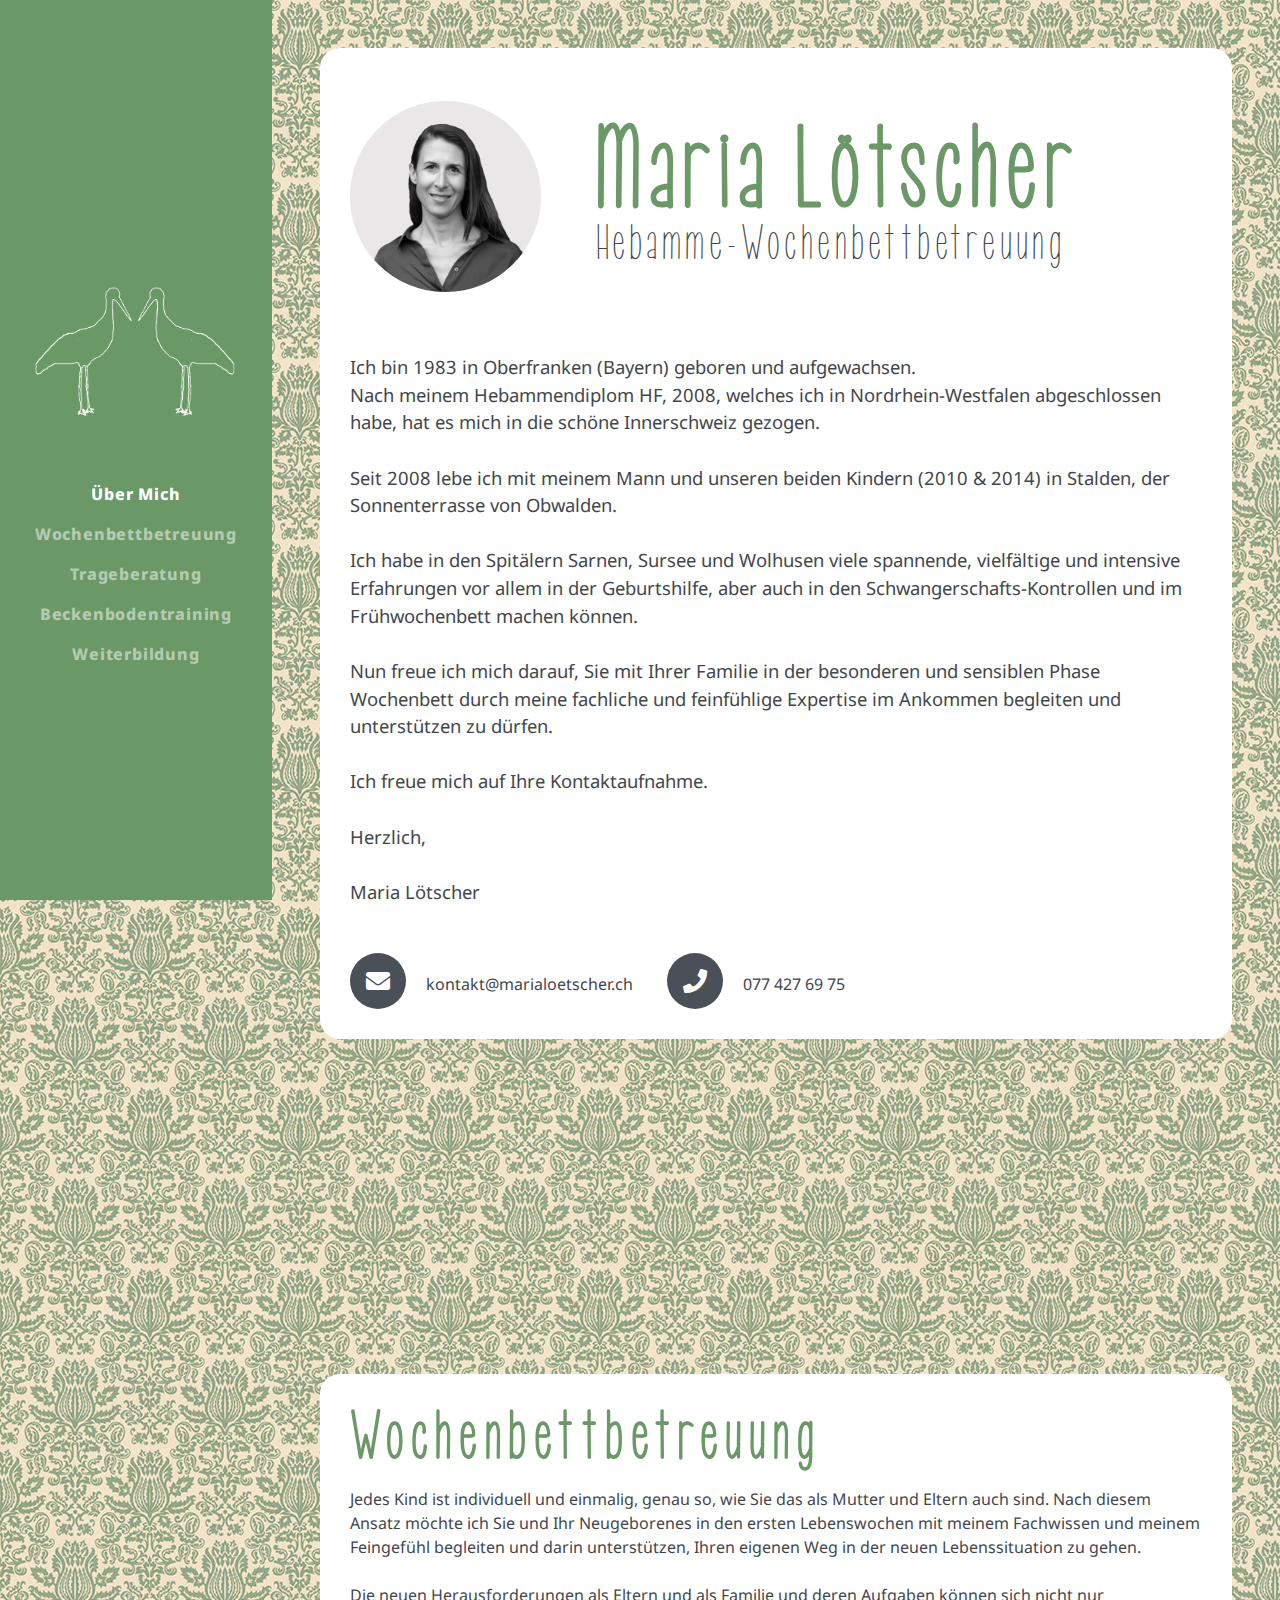
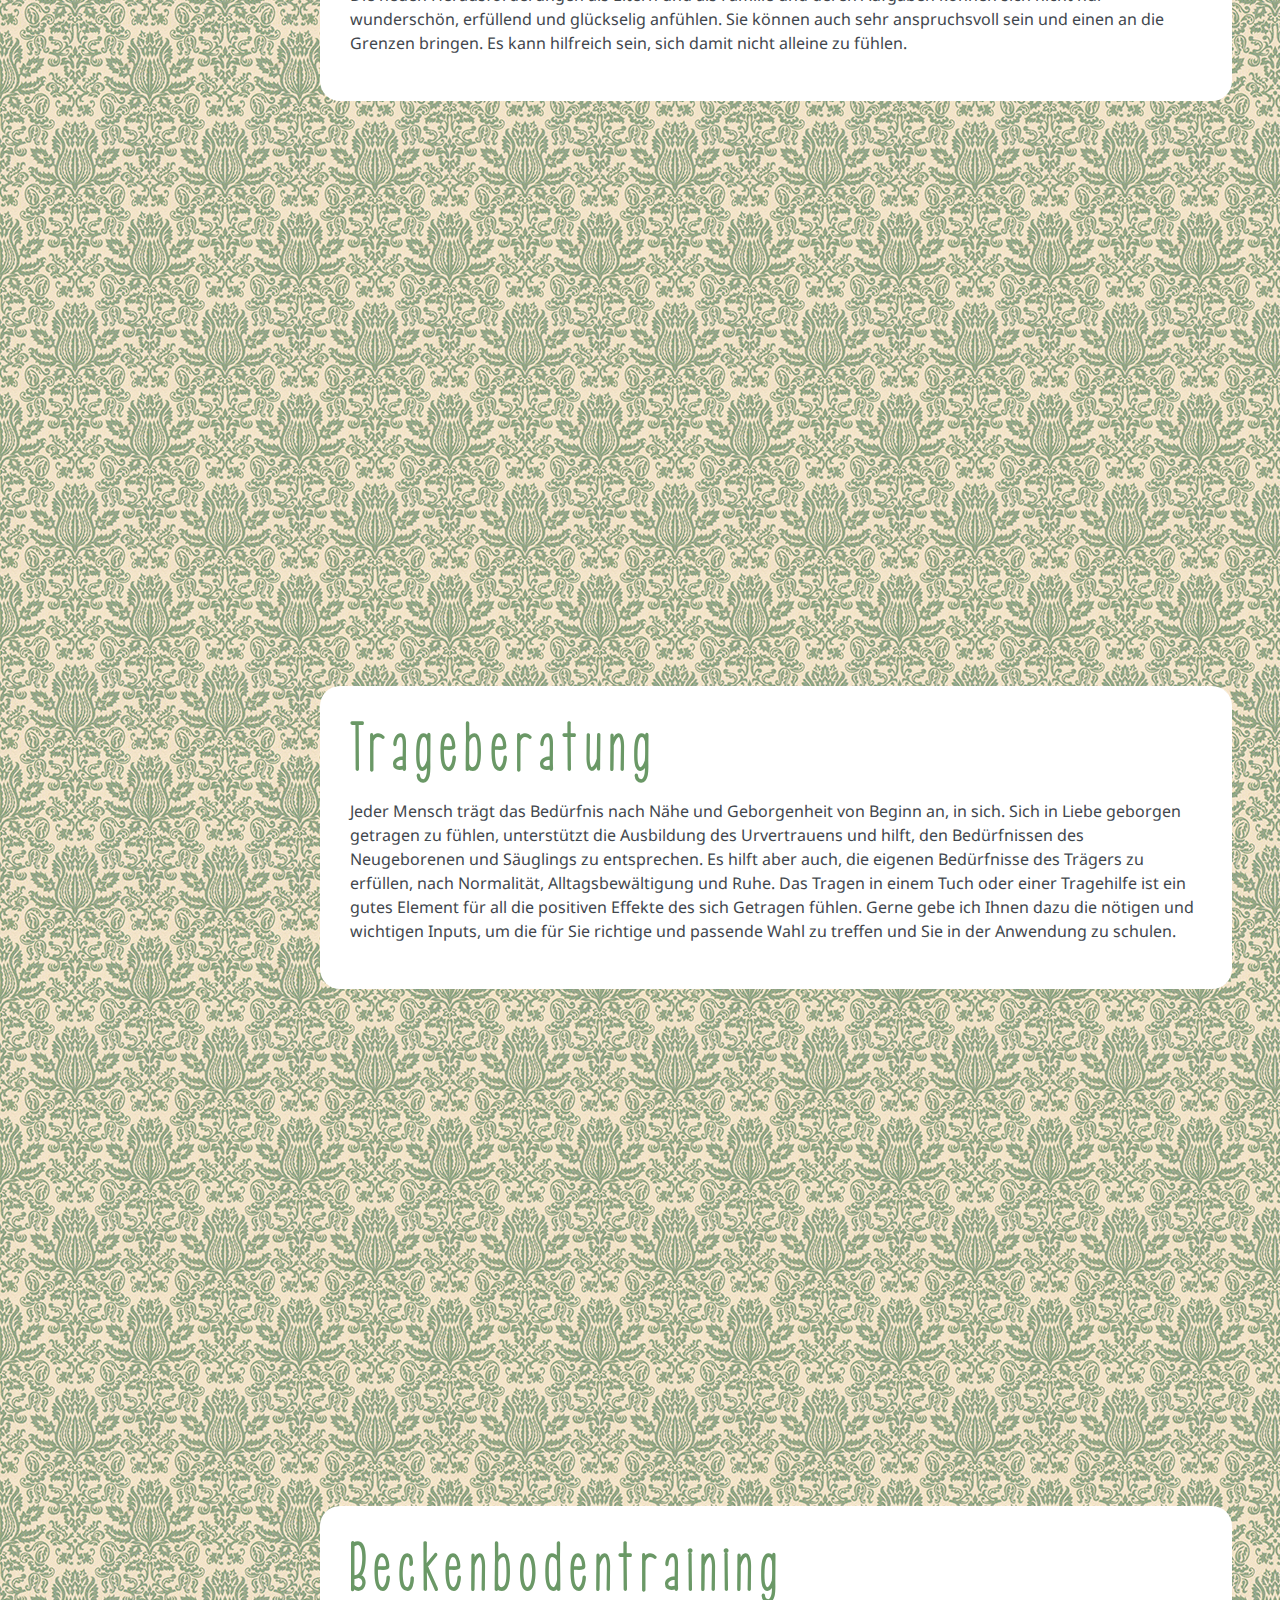
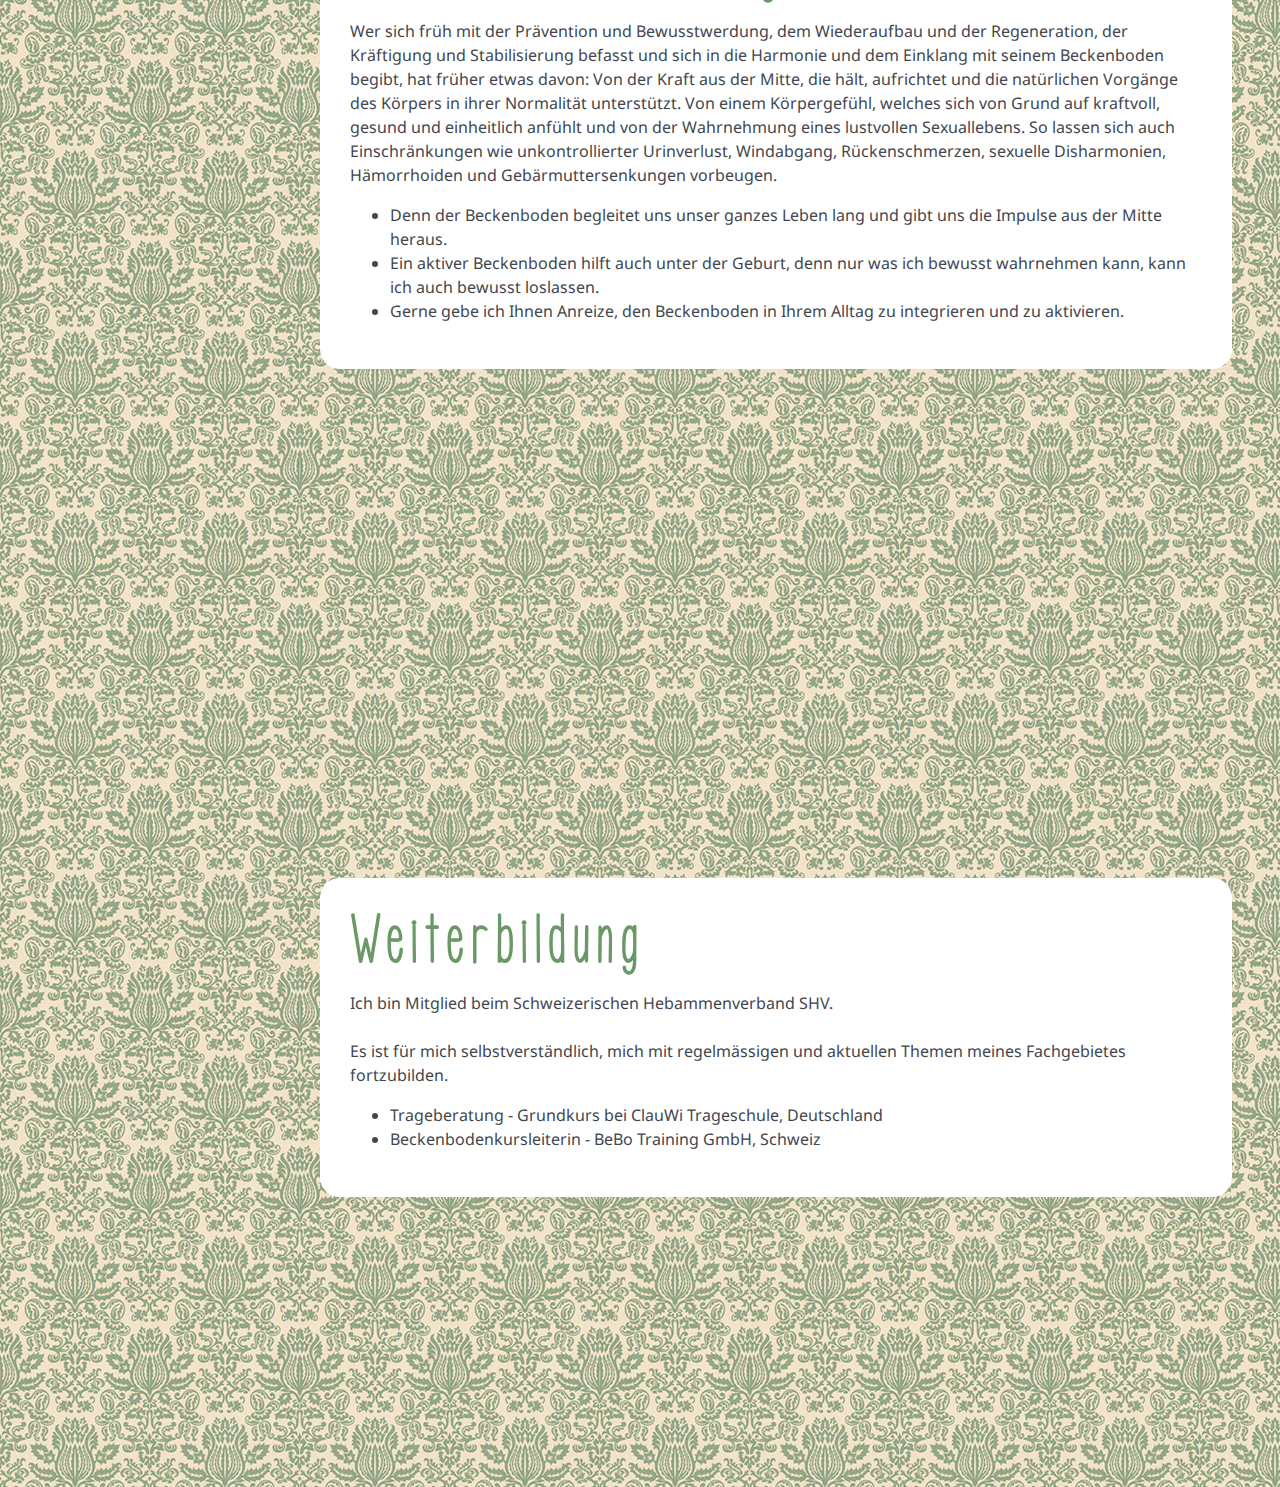
==== index.html @ 181896e1 "minor changes" ====
<!DOCTYPE html>
<html lang="de">

<head>
    <meta charset="utf-8">
    <meta name="viewport" content="width=device-width, initial-scale=1, shrink-to-fit=yes">
    <meta name="description" content="">
    <meta name="author" content="Erich Lötscher">

    <title>Maria Lötscher</title>

    <!-- Bootstrap core CSS -->
    <link href="vendor/bootstrap/css/bootstrap.min.css" rel="stylesheet">

    <!-- Custom fonts for this template -->
    <link href="https://fonts.googleapis.com/css?family=Saira+Extra+Condensed:500,700" rel="stylesheet">
    <link href="https://fonts.googleapis.com/css?family=Muli:400,400i,800,800i" rel="stylesheet">
    <link href="vendor/fontawesome-free/css/all.min.css" rel="stylesheet">

    <!-- Custom styles for this template -->
    <link href="css/resume.css" rel="stylesheet">

    <!-- Custom Fonts -->
    <link rel="stylesheet" href="fonts/KG_Call_Me_Maybe_Regular/stylesheet.css">

    <link href="https://fonts.googleapis.com/css?family=Noto+Sans&display=swap" rel="stylesheet">
</head>

<body id="page-top">

    <nav class="navbar navbar-expand-lg navbar-dark bg-primary fixed-top" id="sideNav">
        <a class="navbar-brand js-scroll-trigger" href="#page-top">
            <span class="d-block d-lg-none">Maria Lötscher</span>
            <span class="d-none d-lg-block">
        <img class="img-fluid rounded-circle mx-auto mb-2" src="img/storchi_weiss.png" alt="">
      </span>
        </a>
        <button class="navbar-toggler" type="button" data-toggle="collapse" data-target="#navbarSupportedContent" aria-controls="navbarSupportedContent" aria-expanded="false" aria-label="Toggle navigation">
            <span class="navbar-toggler-icon"></span>
        </button>
        <div class="collapse navbar-collapse" id="navbarSupportedContent">
            <ul class="navbar-nav">
                <li class="nav-item">
                    <a class="nav-link js-scroll-trigger" href="#willkommen">Über Mich</a>
                </li>
                <li class="nav-item">
                    <a class="nav-link js-scroll-trigger" href="#wochenbettbetreuung">Wochenbettbetreuung</a>
                </li>
                <li class="nav-item">
                    <a class="nav-link js-scroll-trigger" href="#trageberatung">Trageberatung</a>
                </li>
                <li class="nav-item">
                    <a class="nav-link js-scroll-trigger" href="#beckenbodentraining">Beckenbodentraining</a>
                </li>
                <li class="nav-item">
                    <a class="nav-link js-scroll-trigger" href="#weiterbildung">Weiterbildung</a>
                </li>
            </ul>
        </div>
    </nav>

    <div class="container-fluid p-0">

        <section class="resume-section p-3 p-lg-5 d-flex align-items-center" id="willkommen">
            <div class="w-100">
              <div class="row" style="padding: 0 0 30px 0;">
                <div class="col-sm-3 align-self-center">
                  <img class="img-fluid rounded-circle mx-auto mb-2" src="img/maria2.jpg" alt="Maria Lötscher" width="250px" height="250px">

                </div>
                <div class="col-sm-9 align-self-center" style="padding: 48px 0 0 40px;">
                    <h1 class="mb-0">
                      <span class="text-primary">Maria Lötscher</span>
                    </h1>
                            <div class="subheading mb-5">Hebamme-Wochenbettbetreuung
                                <!-- <a href="mailto:kontak@marialoetscher.ch">kontak@marialoetscher.ch</a> -->    
                  </div>
              </div>        
                </div>
                <p class="lead mb-5">Ich bin 1983 in Oberfranken (Bayern) geboren und aufgewachsen.
                    <br> Nach meinem Hebammendiplom HF, 2008, welches ich in Nordrhein-Westfalen abgeschlossen habe, hat es mich in die schöne Innerschweiz gezogen.
                    <br> 
                    <br> Seit 2008 lebe ich mit meinem Mann und unseren beiden Kindern (2010 & 2014) in Stalden, der Sonnenterrasse von Obwalden.
                    <br> 
                    <br> Ich habe in den Spitälern Sarnen, Sursee und Wolhusen viele spannende, vielfältige und intensive Erfahrungen vor allem in der Geburtshilfe, aber auch in den Schwangerschafts-Kontrollen und im Frühwochenbett machen können.
                    <br> 
                    <br> Nun freue ich mich darauf, Sie mit Ihrer Familie in der besonderen und sensiblen Phase Wochenbett durch meine fachliche und feinfühlige Expertise im Ankommen begleiten und unterstützen zu dürfen.
                    <br> 
                    <br> Ich freue mich auf Ihre Kontaktaufnahme.
                    <br> 
                    <br> Herzlich,
                    <br> 
                    <br> Maria Lötscher
                </p>
                <div class="social-icons" style="vertical-align: center;">
                    <a href="mailto:kontakt@marialoetscher.ch">
                        <i class="fas fa-envelope"></i>
                    </a>
                    <span>kontakt@marialoetscher.ch</span>
                    <a href="tel:+41774276975" style="margin-left: 30px;">
                        <i class="fas fa-phone"></i>
                    </a>
                    <span>077 427 69 75</span>
                </div>
            </div>
        </section>

        <!-- <hr class="m-0"> -->
        <!-- <div class="ornament">
            <img class="img-fluid" src="img/ornamentlinie_kurz_skaliert.jpg" alt="bandornament">
        </div> -->

        <section class="resume-section p-3 p-lg-5 d-flex align-items-center" id="wochenbettbetreuung">
            <div class="w-100">
                <h2 class="mb-5 section-title">Wochenbettbetreuung</h2>

                <p class="mb-5 textblock">Jedes Kind ist individuell und einmalig, genau so, wie Sie das als Mutter und Eltern auch sind. Nach diesem Ansatz möchte ich Sie und Ihr Neugeborenes in den ersten Lebenswochen mit meinem Fachwissen und meinem Feingefühl begleiten und darin unterstützen, Ihren eigenen Weg in der neuen Lebenssituation zu gehen.
                    <br>
                    <br>Die neuen Herausforderungen als Eltern und als Familie und deren Aufgaben können sich nicht nur wunderschön, erfüllend und glückselig anfühlen. Sie können auch sehr anspruchsvoll sein und einen an die Grenzen bringen. Es  kann hilfreich sein, sich damit nicht alleine zu fühlen.
                </p>
            </div>
        </section>

        <!-- <hr class="m-0"> -->
        <!-- <div class="ornament">
            <img class="img-fluid" src="img/ornamentlinie2_kurz_skaliert.jpg" alt="bandornament">
        </div> -->

        <section class="resume-section p-3 p-lg-5 d-flex align-items-center" id="trageberatung">
            <div class="w-100">
                <h2 class="mb-5 section-title">Trageberatung</h2>

                <p class="mb-5 textblock">Jeder Mensch trägt das Bedürfnis nach Nähe und Geborgenheit von Beginn an, in sich. Sich in Liebe geborgen getragen zu fühlen, unterstützt die Ausbildung des Urvertrauens und hilft, den Bedürfnissen des Neugeborenen und Säuglings zu entsprechen. Es hilft aber auch, die eigenen Bedürfnisse des Trägers zu erfüllen, nach Normalität, Alltagsbewältigung und Ruhe. Das Tragen in einem Tuch oder einer Tragehilfe ist ein gutes Element für all die positiven Effekte des sich Getragen fühlen. Gerne gebe ich Ihnen dazu die nötigen und wichtigen Inputs, um die für Sie richtige und passende Wahl zu treffen und Sie in der Anwendung zu schulen.
                </p>
            </div>
        </section>

        <!-- <hr class="m-0"> -->

        <section class="resume-section p-3 p-lg-5 d-flex align-items-center" id="beckenbodentraining">
            <div class="w-100">
                <h2 class="mb-5 section-title">Beckenbodentraining</h2>

                <p class="mb-5 textblock">Wer sich früh mit der Prävention und Bewusstwerdung, dem Wiederaufbau und der Regeneration, der Kräftigung und Stabilisierung befasst und sich in die Harmonie und dem Einklang mit seinem Beckenboden begibt, hat früher etwas davon: Von der Kraft aus der Mitte, die hält, aufrichtet und die natürlichen Vorgänge des Körpers in ihrer Normalität unterstützt. Von einem Körpergefühl, welches sich von Grund auf kraftvoll, gesund und einheitlich anfühlt und von der Wahrnehmung eines lustvollen Sexuallebens. So lassen sich auch Einschränkungen wie unkontrollierter Urinverlust, Windabgang, Rückenschmerzen, sexuelle Disharmonien, Hämorrhoiden und Gebärmuttersenkungen vorbeugen.
                    <br>
                </p>
                <ul>
                    <li>Denn der Beckenboden begleitet uns unser ganzes Leben lang und gibt uns die Impulse aus der Mitte heraus.</li>
                    <li>Ein aktiver Beckenboden hilft auch unter der Geburt, denn nur was ich bewusst wahrnehmen kann, kann ich auch bewusst loslassen.</li>
                    <li>Gerne gebe ich Ihnen Anreize, den Beckenboden in Ihrem Alltag zu integrieren und zu aktivieren.</li>
                </ul>
            </div>
        </section>

        <!-- <hr class="m-0"> -->

        <section class="resume-section p-3 p-lg-5 d-flex align-items-center" id="weiterbildung">
            <div class="w-100">
                <h2 class="mb-5 section-title">Weiterbildung</h2>
                <p class="mb-5 textblock">Ich bin Mitglied beim Schweizerischen Hebammenverband SHV.
                    <br>
                    <br>Es ist für mich selbstverständlich, mich mit regelmässigen und aktuellen Themen meines Fachgebietes fortzubilden.
                    <br>
                </p>
                <ul>
                    <li>Trageberatung - Grundkurs bei ClauWi Trageschule, Deutschland</li>
                    <li>Beckenbodenkursleiterin - BeBo Training GmbH, Schweiz</li>
                </ul>
            </div>
        </section>

        <!-- <hr class="m-0"> -->

        </div>

        <!-- Bootstrap core JavaScript -->
        <script src="vendor/jquery/jquery.min.js"></script>
        <script src="vendor/bootstrap/js/bootstrap.bundle.min.js"></script>

        <!-- Plugin JavaScript -->
        <script src="vendor/jquery-easing/jquery.easing.min.js"></script>

        <!-- Custom scripts for this template -->
        <script src="js/resume.min.js"></script>

</body>

</html>
---- css/resume.css ----
/*!
 * Start Bootstrap - Resume v5.0.8 (https://startbootstrap.com/template-overviews/resume)
 * Copyright 2013-2019 Start Bootstrap
 * Licensed under MIT (https://github.com/BlackrockDigital/startbootstrap-resume/blob/master/LICENSE)
 */

body {
  font-family: 'Noto Sans', -apple-system, BlinkMacSystemFont, 'Segoe UI', Roboto, 'Helvetica Neue', Arial, sans-serif, 'Apple Color Emoji', 'Segoe UI Emoji', 'Segoe UI Symbol', 'Noto Color Emoji';
  padding-top: 54px;
  color: #42474d;
  background-image: url("../img/ornament.jpg");
  background-repeat: repeat;
}



@media (min-width: 992px) {
  body {
    padding-top: 0;
    padding-left: 17rem;
  }
}

h1,
h2,
h3,
h4,
h5,
h6 {
  font-family: 'kg_call_me_mayberegular', -apple-system, BlinkMacSystemFont, 'Segoe UI', Roboto, 'Helvetica Neue', Arial, sans-serif, 'Apple Color Emoji', 'Segoe UI Emoji', 'Segoe UI Symbol', 'Noto Color Emoji';
  font-weight: 700;
  /*text-transform: uppercase;*/
  color: #343a40;
  letter-spacing: 0.5rem;
}

h1 {
  font-size: 6rem;
  line-height: 5.5rem;
}

h2 {
  font-size: 3.5rem;
}

h3 {
  font-size: 2rem;
}

p.lead {
  font-size: 1.15rem;
  font-weight: 400;
}

.subheading {
  /*text-transform: uppercase;*/
  font-weight: 500;
  font-family: 'kg_call_me_mayberegular', -apple-system, BlinkMacSystemFont, 'Segoe UI', Roboto, 'Helvetica Neue', Arial, sans-serif, 'Apple Color Emoji', 'Segoe UI Emoji', 'Segoe UI Symbol', 'Noto Color Emoji';
  font-size: 2.55rem;
  letter-spacing: 0.3rem;
}

.social-icons a {
  display: inline-block;
  height: 3.5rem;
  width: 3.5rem;
  background-color: #495057;
  color: #fff !important;
  border-radius: 100%;
  text-align: center;
  font-size: 1.5rem;
  line-height: 3.5rem;
  margin-right: 1rem;
}

.social-icons a:last-child {
  margin-right: 0;
}

.social-icons a:hover {
  background-color: #6a9866;
}

.dev-icons {
  font-size: 3rem;
}

.dev-icons .list-inline-item i:hover {
  color: #6a9866;
}

#sideNav .navbar-nav .nav-item .nav-link {
  font-weight: 800;
  letter-spacing: 0.05rem;
  /*text-transform: uppercase;*/
}

#sideNav .navbar-toggler:focus {
  outline-color: #d48a6e;
}

@media (min-width: 992px) {
  #sideNav {
    text-align: center;
    position: fixed;
    top: 0;
    left: 0;
    display: flex;
    flex-direction: column;
    width: 17rem;
    height: 100vh;
  }
  #sideNav .navbar-brand {
    display: flex;
    margin: auto auto 0;
    padding: 0.5rem;
  }
  #sideNav .navbar-brand .img-profile {
    max-width: 10rem;
    max-height: 10rem;
    border: 0.5rem solid rgba(255, 255, 255, 0.2);
  }
  #sideNav .navbar-collapse {
    display: flex;
    align-items: flex-start;
    flex-grow: 0;
    width: 100%;
    margin-bottom: auto;
  }
  #sideNav .navbar-collapse .navbar-nav {
    flex-direction: column;
    width: 100%;
  }
  #sideNav .navbar-collapse .navbar-nav .nav-item {
    display: block;
  }
  #sideNav .navbar-collapse .navbar-nav .nav-item .nav-link {
    display: block;
  }
}

section.resume-section {
  padding-top: 5rem !important;
  padding-bottom: 5rem !important;
  max-width: 75rem;
}

section.resume-section .resume-item .resume-date {
  min-width: none;
}

@media (min-width: 768px) {
  section.resume-section {
    min-height: 100vh;
  }
  section.resume-section .resume-item .resume-date {
    min-width: 18rem;
  }
}

@media (min-width: 992px) {
  section.resume-section {
    padding-top: 3rem !important;
    padding-bottom: 3rem !important;
  }
}

.bg-primary {
  background-color: #6a9866 !important;
}

.text-primary {
  color: #6a9866 !important;
}

a {
  color: #6a9866;
}

a:hover, a:focus, a:active {
  color: #824027;
}


/*JoAm custom*/
.ornament{
  text-align: center;
}

.resume-section > div{
  background-color: white;
  padding: 30px;
  border-radius: 20px;
}

.section-title {
  color:#6a9866; 
  margin-bottom: 1rem!important;
}

.textblock{
  margin-bottom: 1rem!important;
}
/*

*/
---- fonts/KG_Call_Me_Maybe_Regular/stylesheet.css ----
/*! Generated by Font Squirrel (https://www.fontsquirrel.com) on December 21, 2019 */



@font-face {
    font-family: 'kg_call_me_mayberegular';
    src: url('kimberly_geswein_-_kg_call_me_maybe-webfont.woff2') format('woff2'),
         url('kimberly_geswein_-_kg_call_me_maybe-webfont.woff') format('woff');
    font-weight: normal;
    font-style: normal;

}
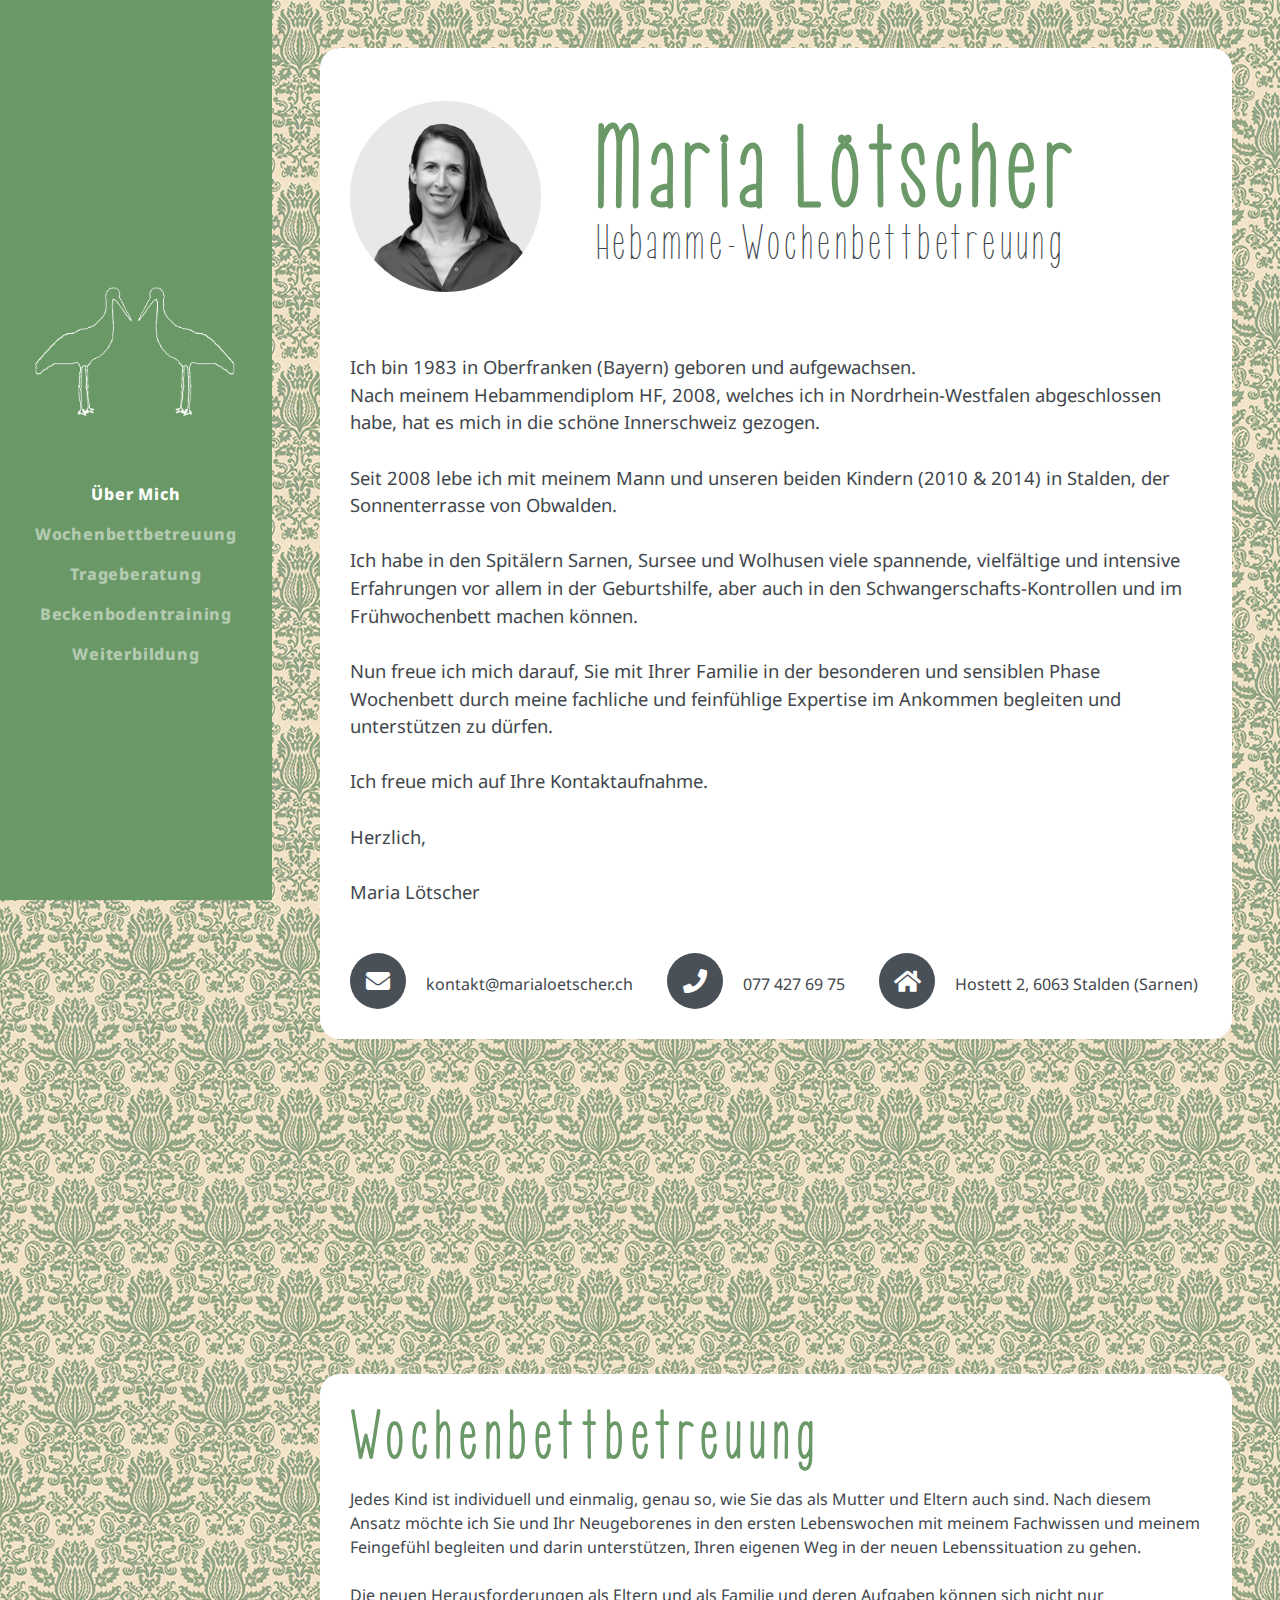
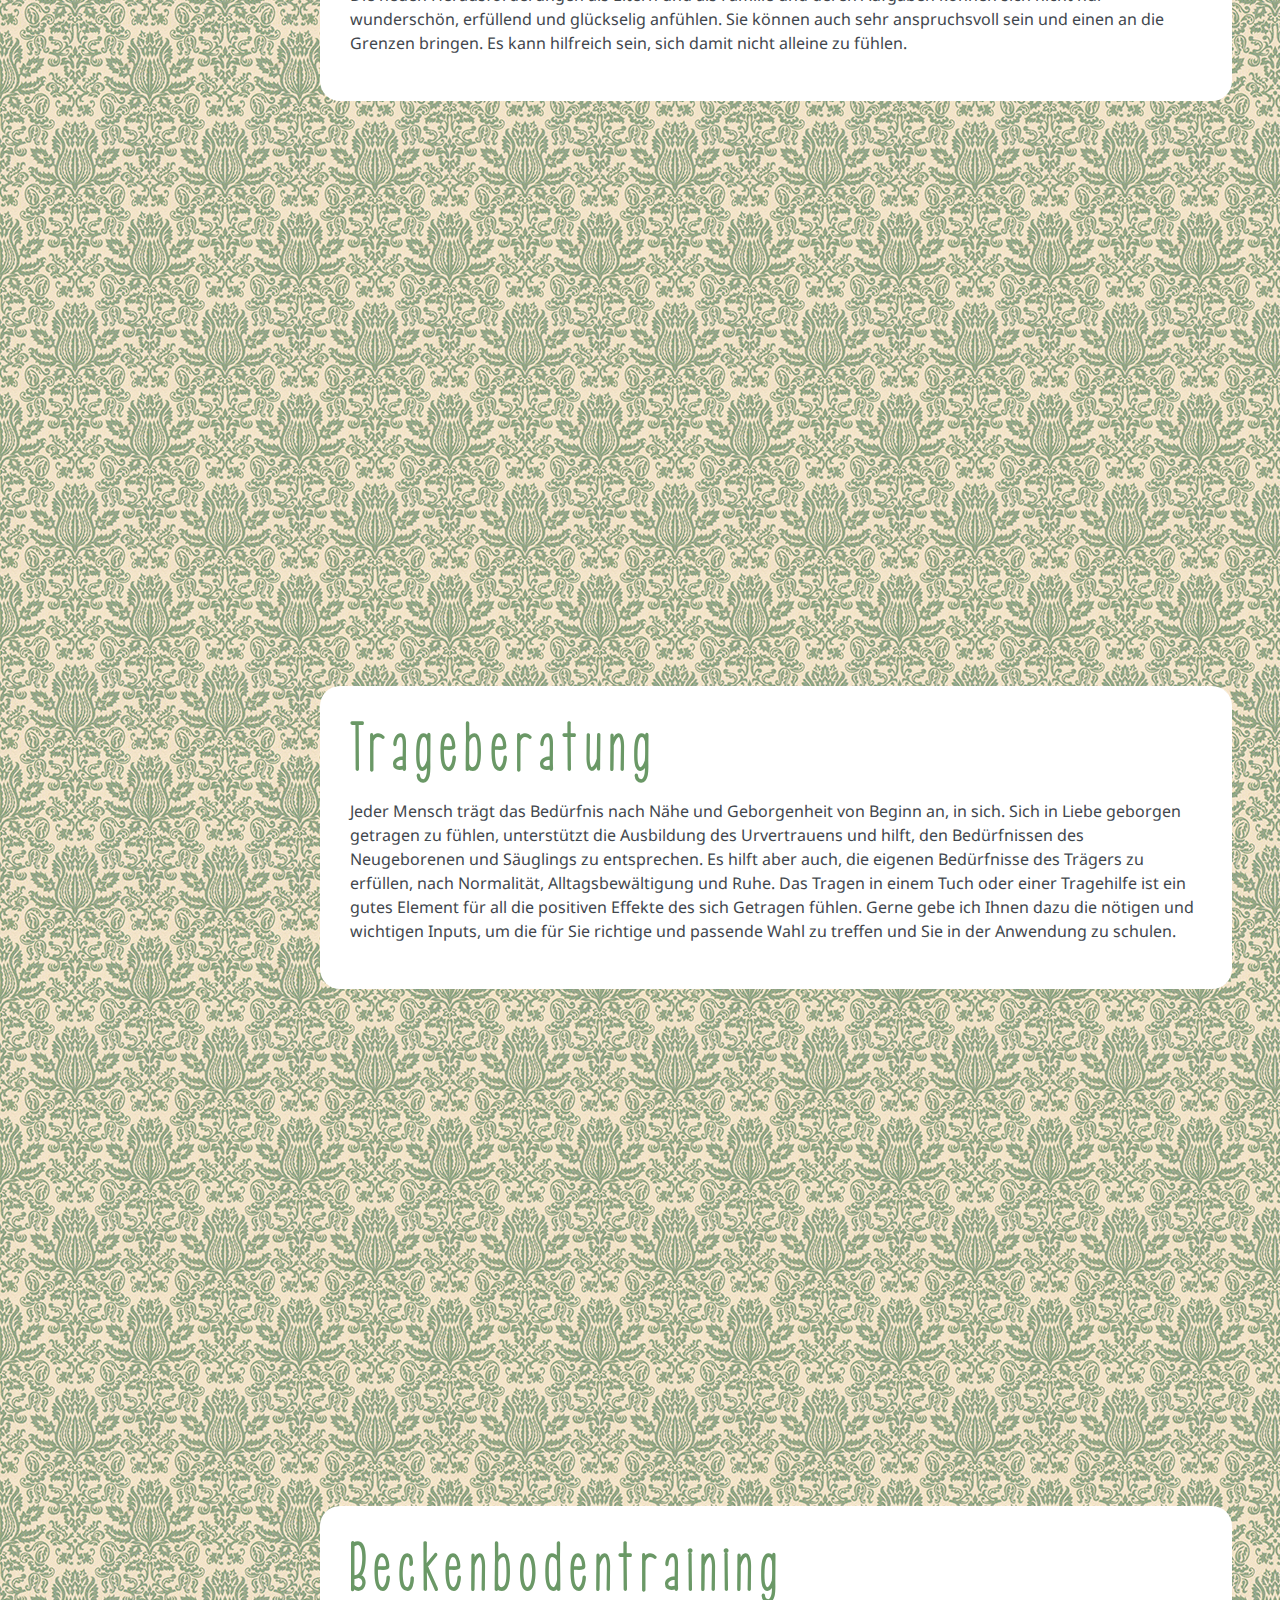
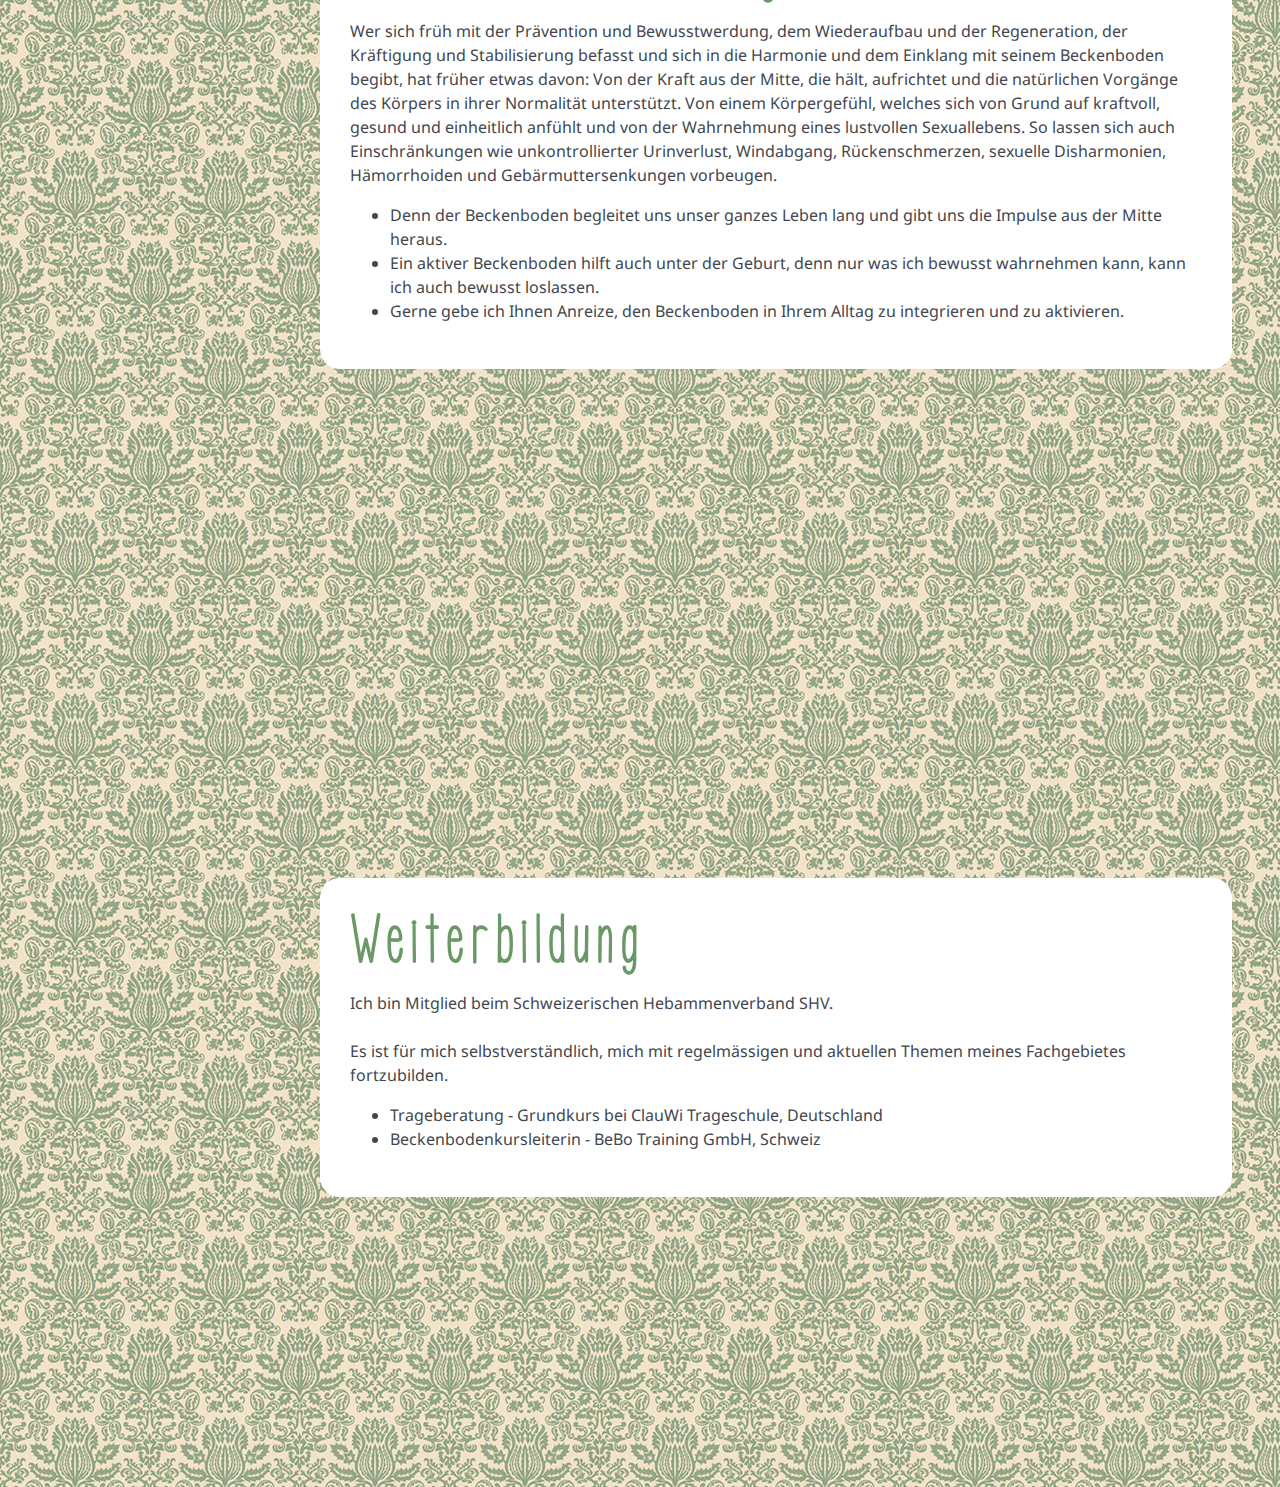
==== commit f2b60e8b: "final touches" ====
--- a/index.html
+++ b/index.html
@@ -90,7 +90,7 @@
                     <br> 
                     <br> Herzlich,
                     <br> 
-                    <br> Maria Lötscher
+                    <br> Maria Lötscher                    
                 </p>
                 <div class="social-icons" style="vertical-align: center;">
                     <a href="mailto:kontakt@marialoetscher.ch">
@@ -101,6 +101,11 @@
                         <i class="fas fa-phone"></i>
                     </a>
                     <span>077 427 69 75</span>
+                    <a href="https://goo.gl/maps/25eYdXbvxPZE9w36A" style="margin-left: 30px;" target="_blank">
+                        <i class="fas fa-home"></i>
+                    </a>
+                    <span>Hostett 2, 6063 Stalden (Sarnen)</span>
+
                 </div>
             </div>
         </section>
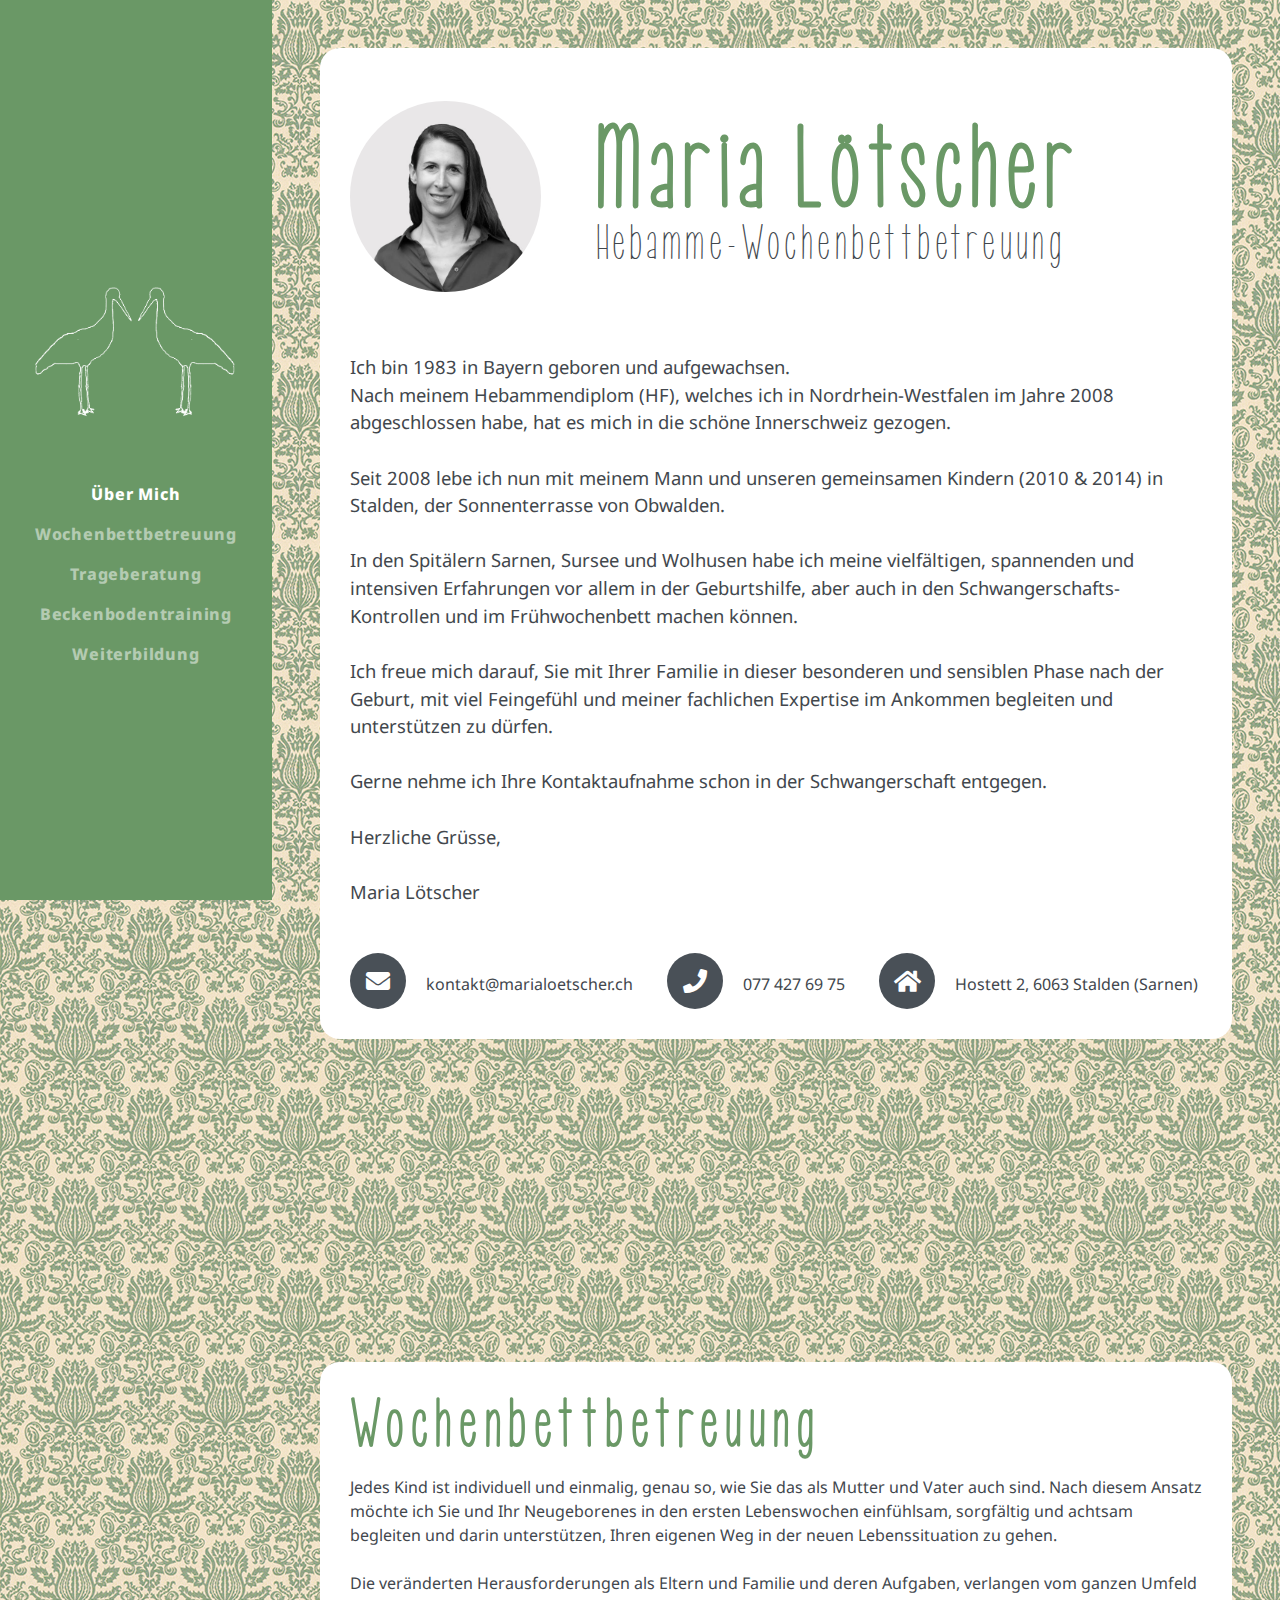
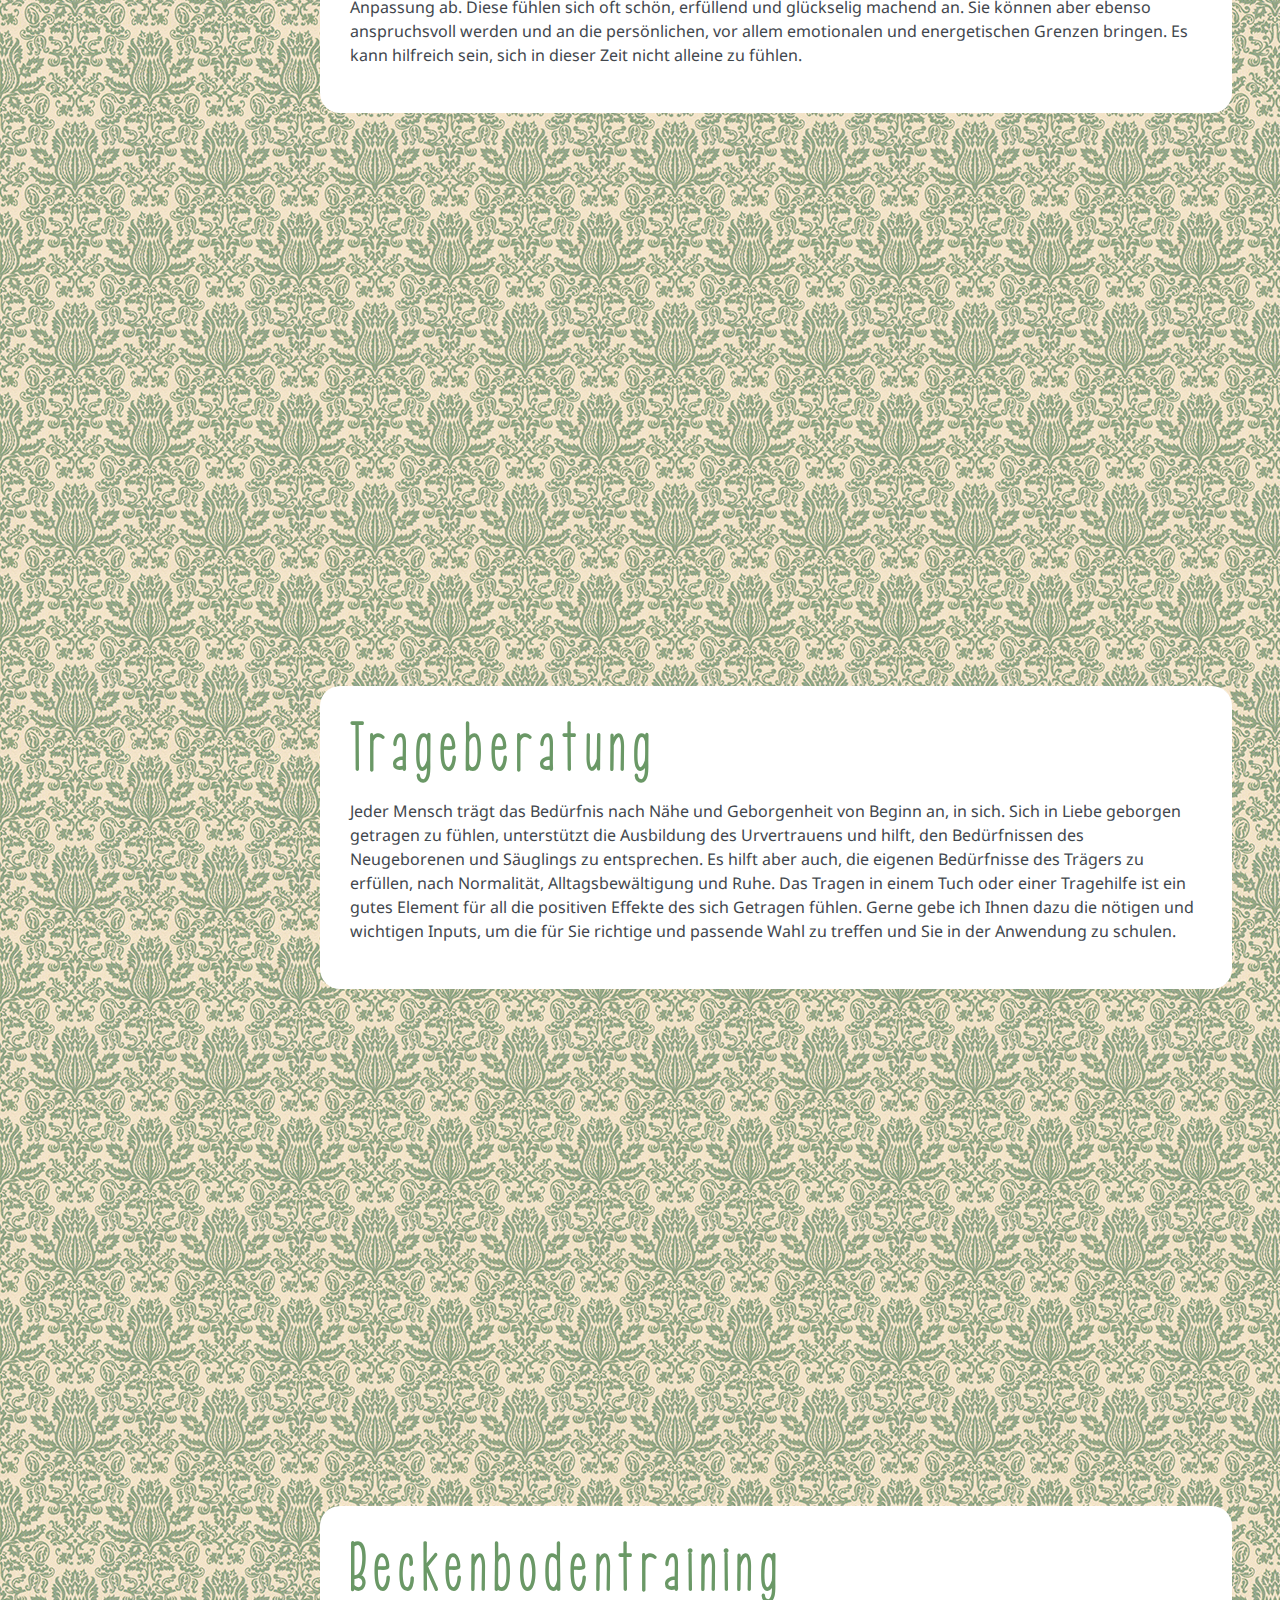
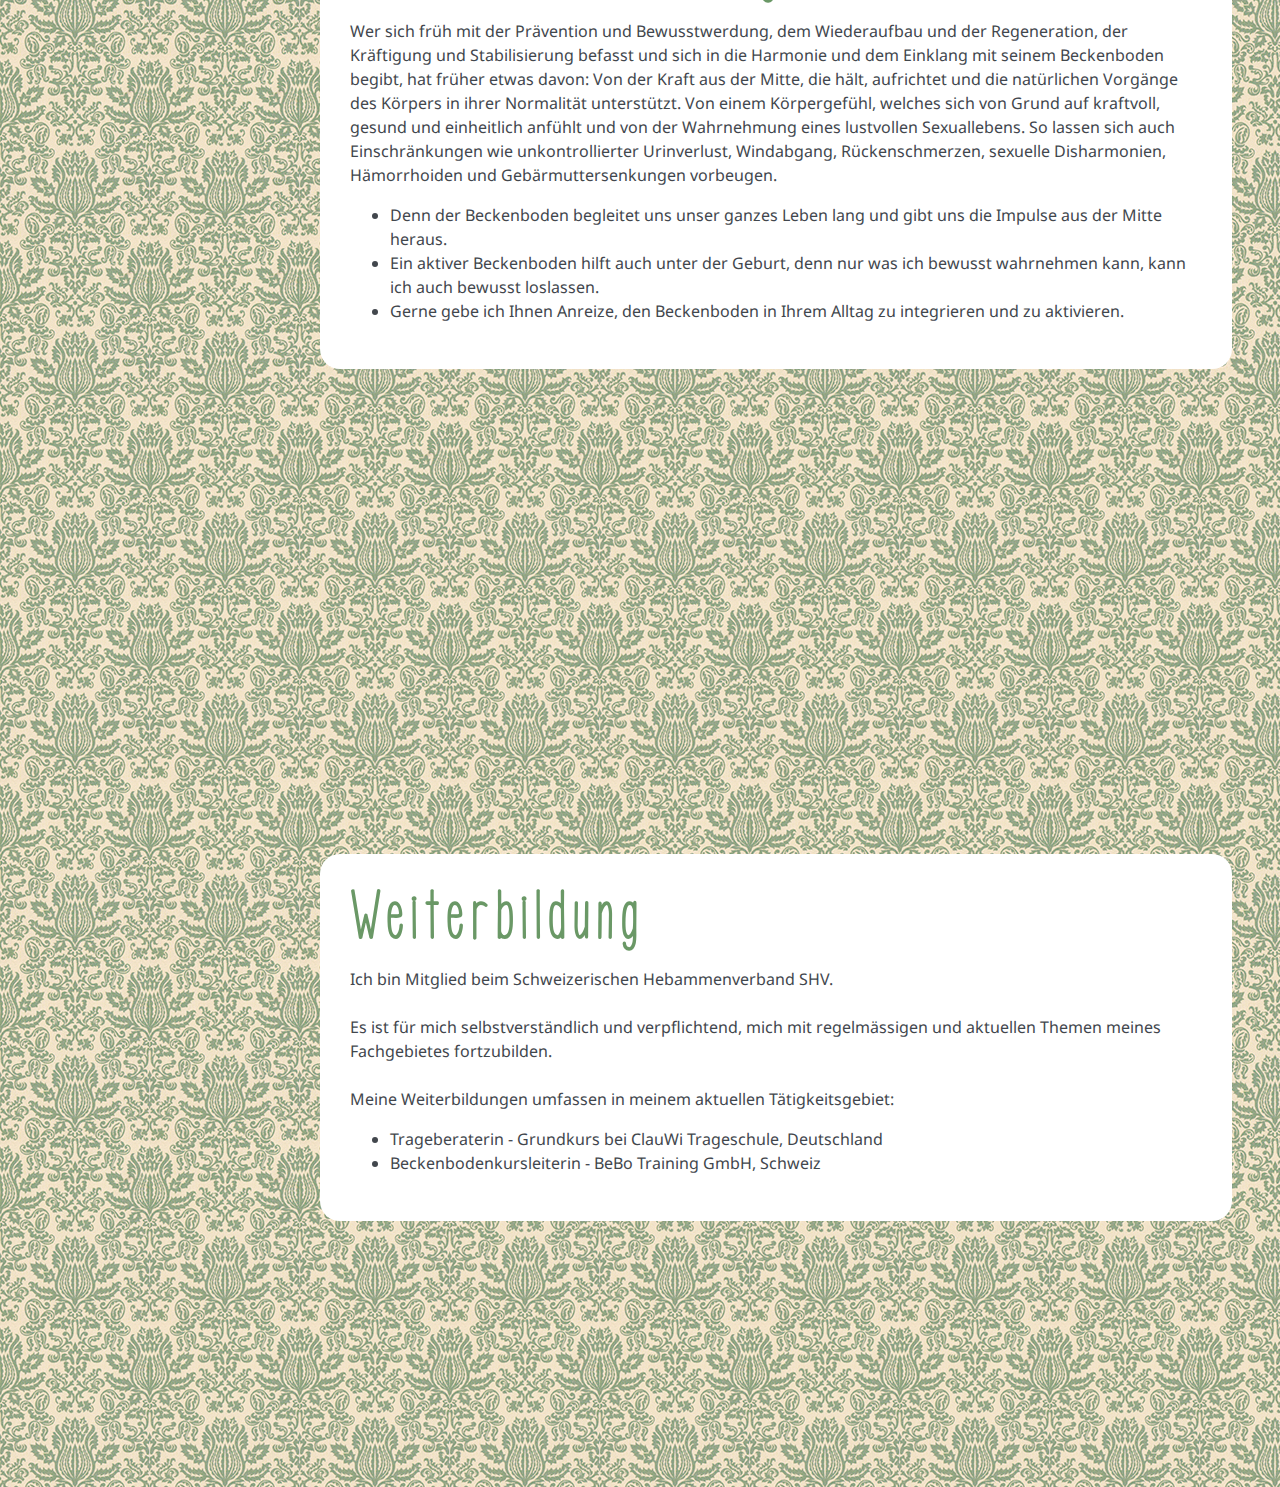
==== commit b444f828: "Textanpassung" ====
--- a/index.html
+++ b/index.html
@@ -77,20 +77,20 @@
                   </div>
               </div>        
                 </div>
-                <p class="lead mb-5">Ich bin 1983 in Oberfranken (Bayern) geboren und aufgewachsen.
-                    <br> Nach meinem Hebammendiplom HF, 2008, welches ich in Nordrhein-Westfalen abgeschlossen habe, hat es mich in die schöne Innerschweiz gezogen.
+                <p class="lead mb-5">Ich bin 1983 in Bayern geboren und aufgewachsen.
+                    <br> Nach meinem Hebammendiplom (HF), welches ich in Nordrhein-Westfalen im Jahre 2008 abgeschlossen habe, hat es mich in die schöne Innerschweiz gezogen.
                     <br> 
-                    <br> Seit 2008 lebe ich mit meinem Mann und unseren beiden Kindern (2010 & 2014) in Stalden, der Sonnenterrasse von Obwalden.
+                    <br> Seit 2008 lebe ich nun mit meinem Mann und unseren gemeinsamen Kindern (2010 & 2014) in Stalden, der Sonnenterrasse von Obwalden.
                     <br> 
-                    <br> Ich habe in den Spitälern Sarnen, Sursee und Wolhusen viele spannende, vielfältige und intensive Erfahrungen vor allem in der Geburtshilfe, aber auch in den Schwangerschafts-Kontrollen und im Frühwochenbett machen können.
+                    <br>In den Spitälern Sarnen, Sursee und Wolhusen habe ich meine vielfältigen, spannenden und intensiven Erfahrungen vor allem in der Geburtshilfe, aber auch in den Schwangerschafts-Kontrollen und im Frühwochenbett machen können. 
                     <br> 
-                    <br> Nun freue ich mich darauf, Sie mit Ihrer Familie in der besonderen und sensiblen Phase Wochenbett durch meine fachliche und feinfühlige Expertise im Ankommen begleiten und unterstützen zu dürfen.
+                    <br>Ich freue mich darauf, Sie mit Ihrer Familie in dieser besonderen und sensiblen Phase nach der Geburt, mit viel Feingefühl und meiner fachlichen Expertise im Ankommen begleiten und unterstützen zu dürfen.
                     <br> 
-                    <br> Ich freue mich auf Ihre Kontaktaufnahme.
+                    <br>Gerne nehme ich Ihre Kontaktaufnahme schon in der Schwangerschaft entgegen.
                     <br> 
-                    <br> Herzlich,
+                    <br>Herzliche Grüsse, 
                     <br> 
-                    <br> Maria Lötscher                    
+                    <br>Maria Lötscher                    
                 </p>
                 <div class="social-icons" style="vertical-align: center;">
                     <a href="mailto:kontakt@marialoetscher.ch">
@@ -119,9 +119,9 @@
             <div class="w-100">
                 <h2 class="mb-5 section-title">Wochenbettbetreuung</h2>
 
-                <p class="mb-5 textblock">Jedes Kind ist individuell und einmalig, genau so, wie Sie das als Mutter und Eltern auch sind. Nach diesem Ansatz möchte ich Sie und Ihr Neugeborenes in den ersten Lebenswochen mit meinem Fachwissen und meinem Feingefühl begleiten und darin unterstützen, Ihren eigenen Weg in der neuen Lebenssituation zu gehen.
+                <p class="mb-5 textblock">Jedes Kind ist individuell und einmalig, genau so, wie Sie das als Mutter und Vater auch sind. Nach diesem Ansatz möchte ich Sie und Ihr Neugeborenes in den ersten Lebenswochen einfühlsam, sorgfältig und achtsam begleiten und darin unterstützen, Ihren eigenen Weg in der neuen Lebenssituation zu gehen.
                     <br>
-                    <br>Die neuen Herausforderungen als Eltern und als Familie und deren Aufgaben können sich nicht nur wunderschön, erfüllend und glückselig anfühlen. Sie können auch sehr anspruchsvoll sein und einen an die Grenzen bringen. Es  kann hilfreich sein, sich damit nicht alleine zu fühlen.
+                    <br>Die veränderten Herausforderungen als Eltern und Familie und deren Aufgaben, verlangen vom ganzen Umfeld Anpassung ab. Diese fühlen sich oft schön, erfüllend und glückselig machend an. Sie können aber ebenso  anspruchsvoll werden und an die persönlichen, vor allem emotionalen und energetischen Grenzen bringen. Es kann hilfreich sein, sich in dieser Zeit nicht alleine zu fühlen.
                 </p>
             </div>
         </section>
@@ -164,11 +164,12 @@
                 <h2 class="mb-5 section-title">Weiterbildung</h2>
                 <p class="mb-5 textblock">Ich bin Mitglied beim Schweizerischen Hebammenverband SHV.
                     <br>
-                    <br>Es ist für mich selbstverständlich, mich mit regelmässigen und aktuellen Themen meines Fachgebietes fortzubilden.
+                    <br>Es ist für mich selbstverständlich und verpflichtend, mich mit regelmässigen und aktuellen Themen meines Fachgebietes fortzubilden. 
                     <br>
+                    <br>Meine Weiterbildungen umfassen in meinem aktuellen Tätigkeitsgebiet:
                 </p>
                 <ul>
-                    <li>Trageberatung - Grundkurs bei ClauWi Trageschule, Deutschland</li>
+                    <li>Trageberaterin - Grundkurs bei ClauWi Trageschule, Deutschland</li>
                     <li>Beckenbodenkursleiterin - BeBo Training GmbH, Schweiz</li>
                 </ul>
             </div>
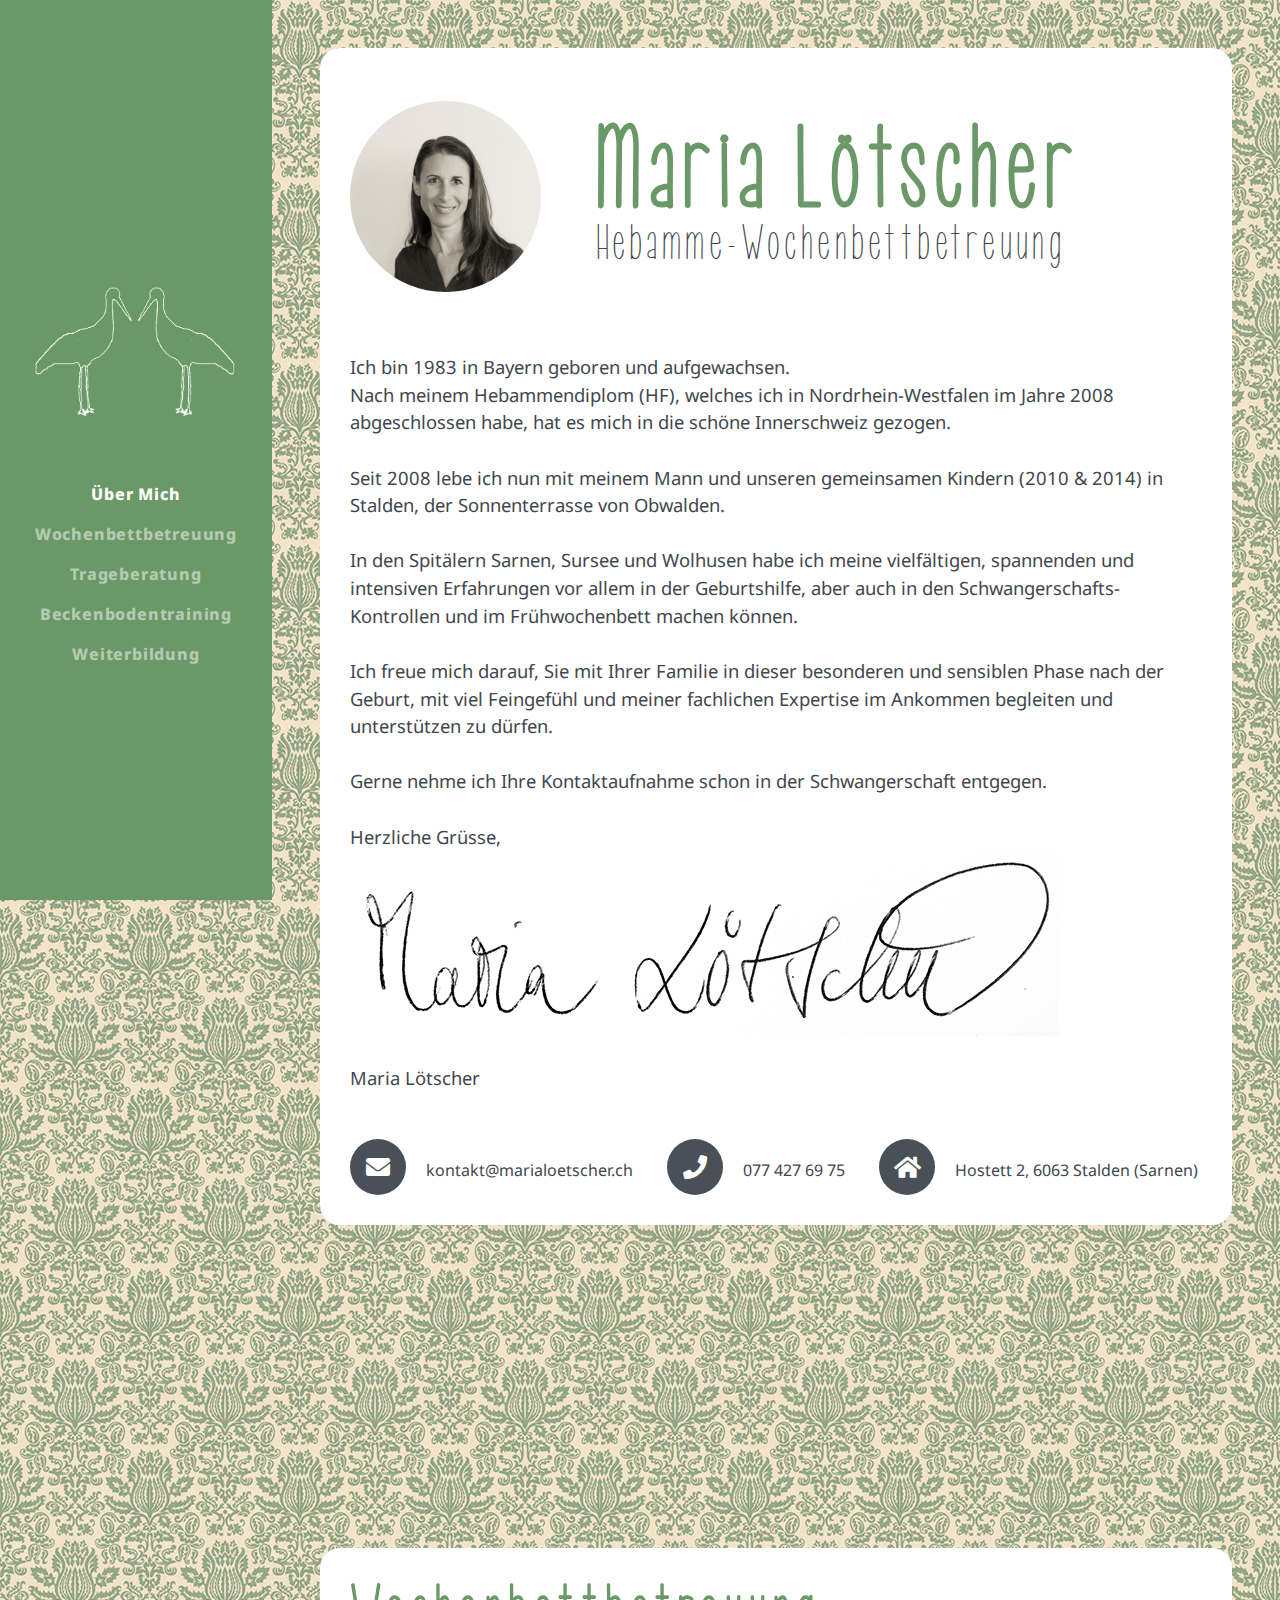
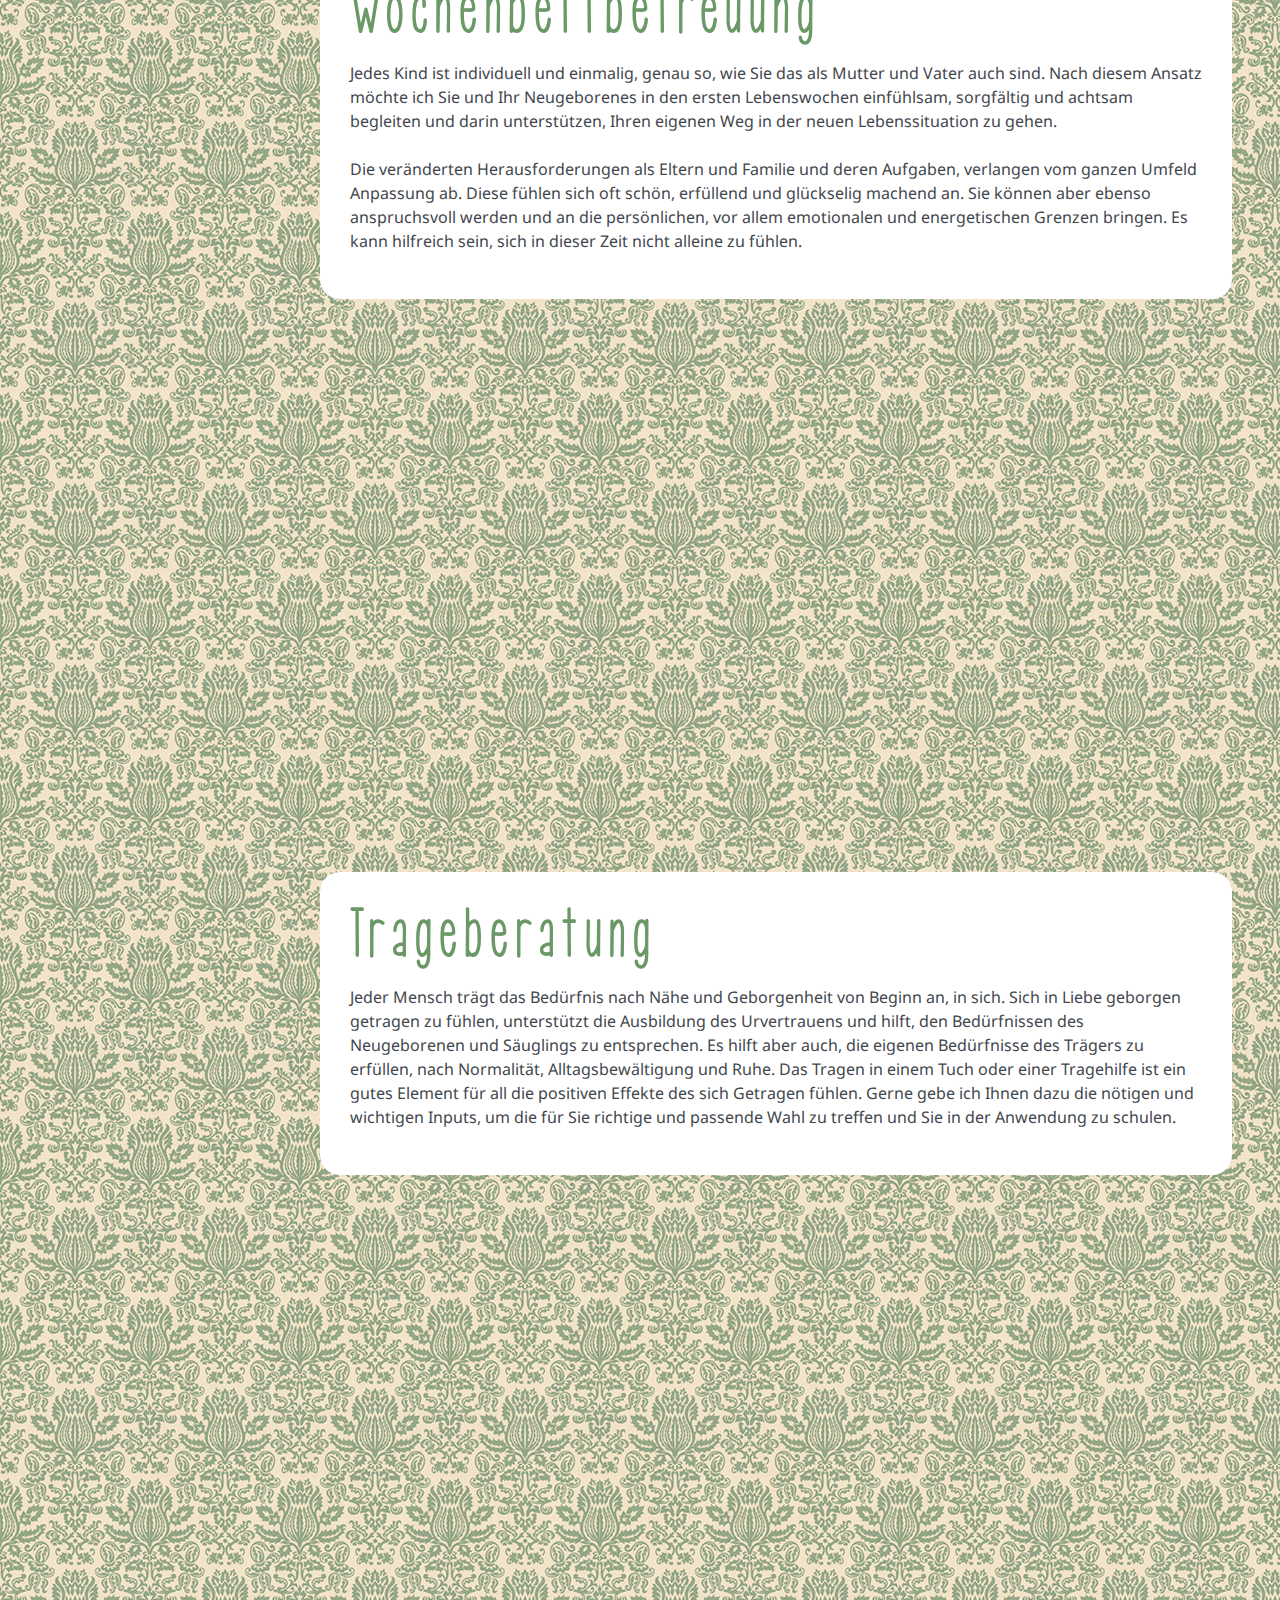
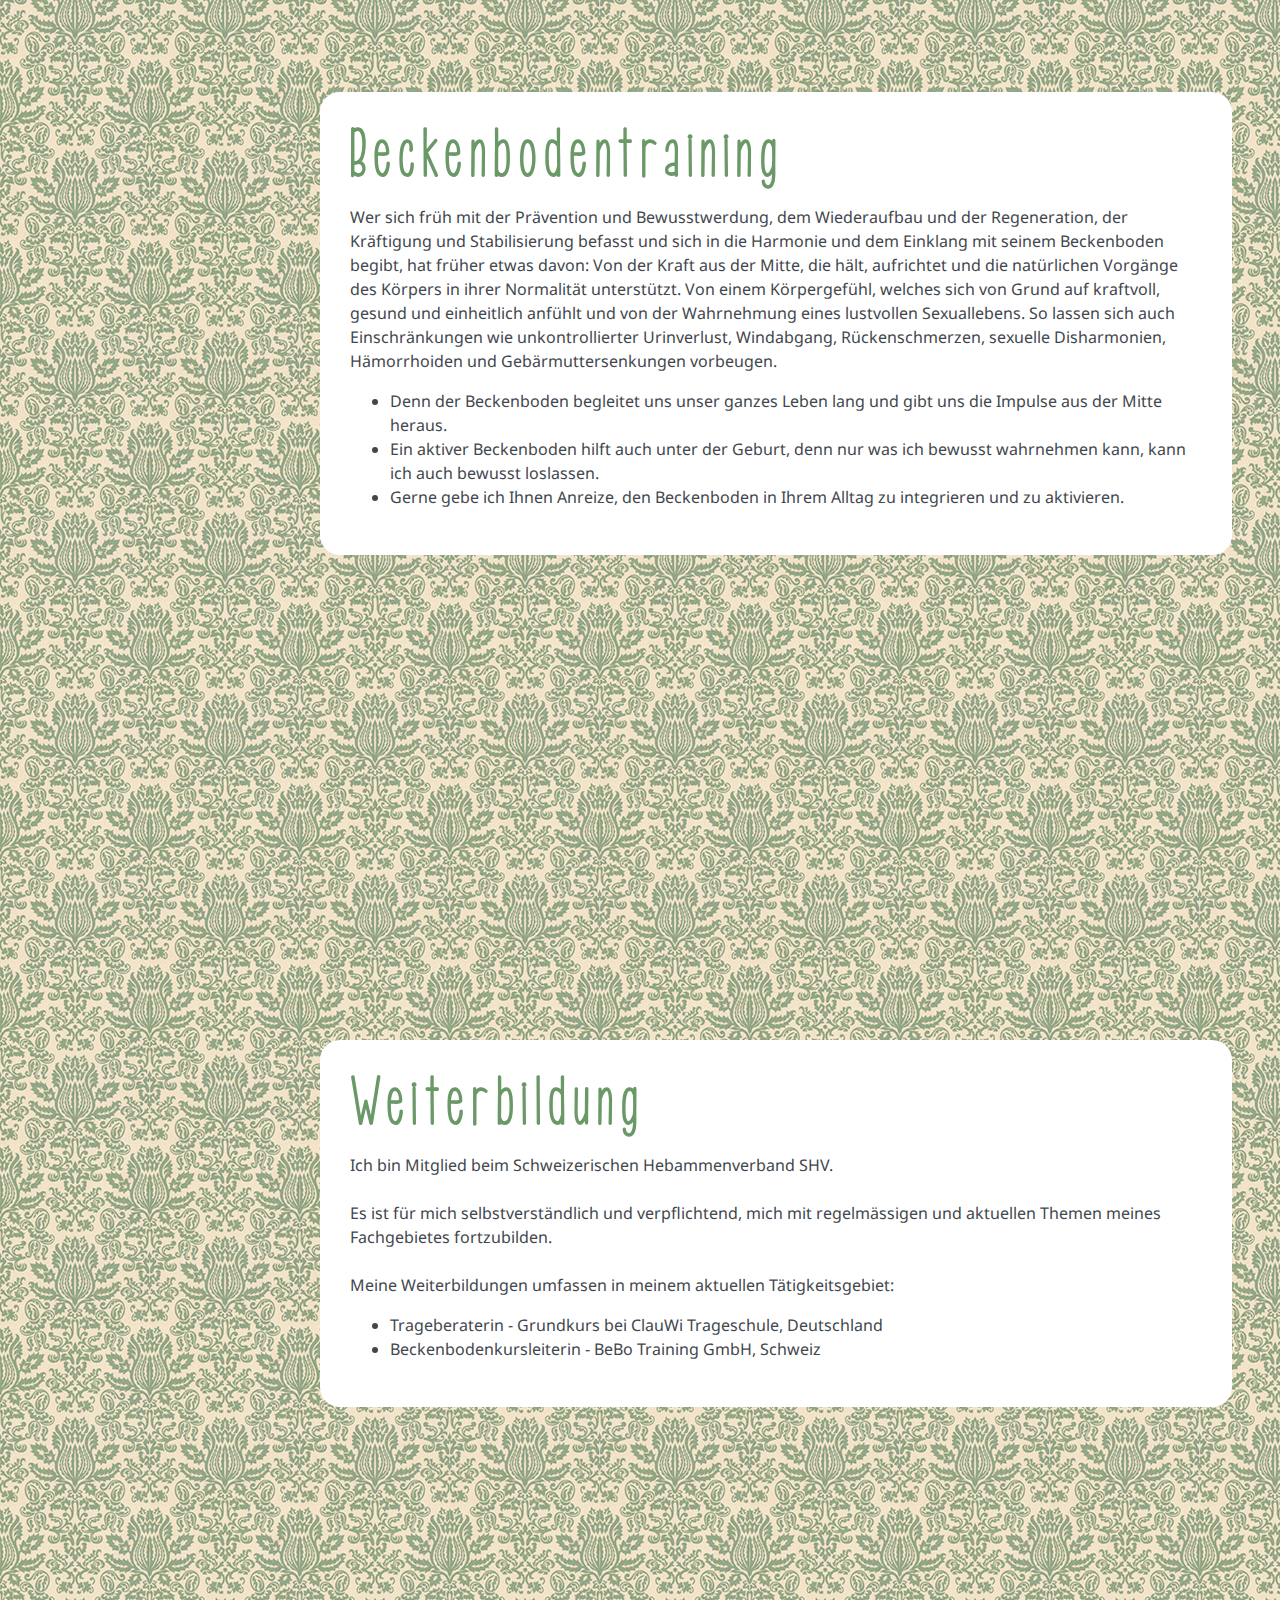
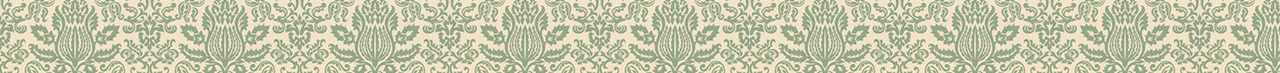
==== commit e870a738: "Unterschrift und neues Bild" ====
--- a/index.html
+++ b/index.html
@@ -65,7 +65,7 @@
             <div class="w-100">
               <div class="row" style="padding: 0 0 30px 0;">
                 <div class="col-sm-3 align-self-center">
-                  <img class="img-fluid rounded-circle mx-auto mb-2" src="img/maria2.jpg" alt="Maria Lötscher" width="250px" height="250px">
+                  <img class="img-fluid rounded-circle mx-auto mb-2" src="img/maria_portrait_512.jpg" alt="Maria Lötscher" width="250px" height="250px">
 
                 </div>
                 <div class="col-sm-9 align-self-center" style="padding: 48px 0 0 40px;">
@@ -89,7 +89,9 @@
                     <br>Gerne nehme ich Ihre Kontaktaufnahme schon in der Schwangerschaft entgegen.
                     <br> 
                     <br>Herzliche Grüsse, 
-                    <br> 
+                    <br>
+                    <img src="img/Maria_Unterschrift.jpg" alt="Unterschrift Maria Lötscher"> 
+                    <br>
                     <br>Maria Lötscher                    
                 </p>
                 <div class="social-icons" style="vertical-align: center;">
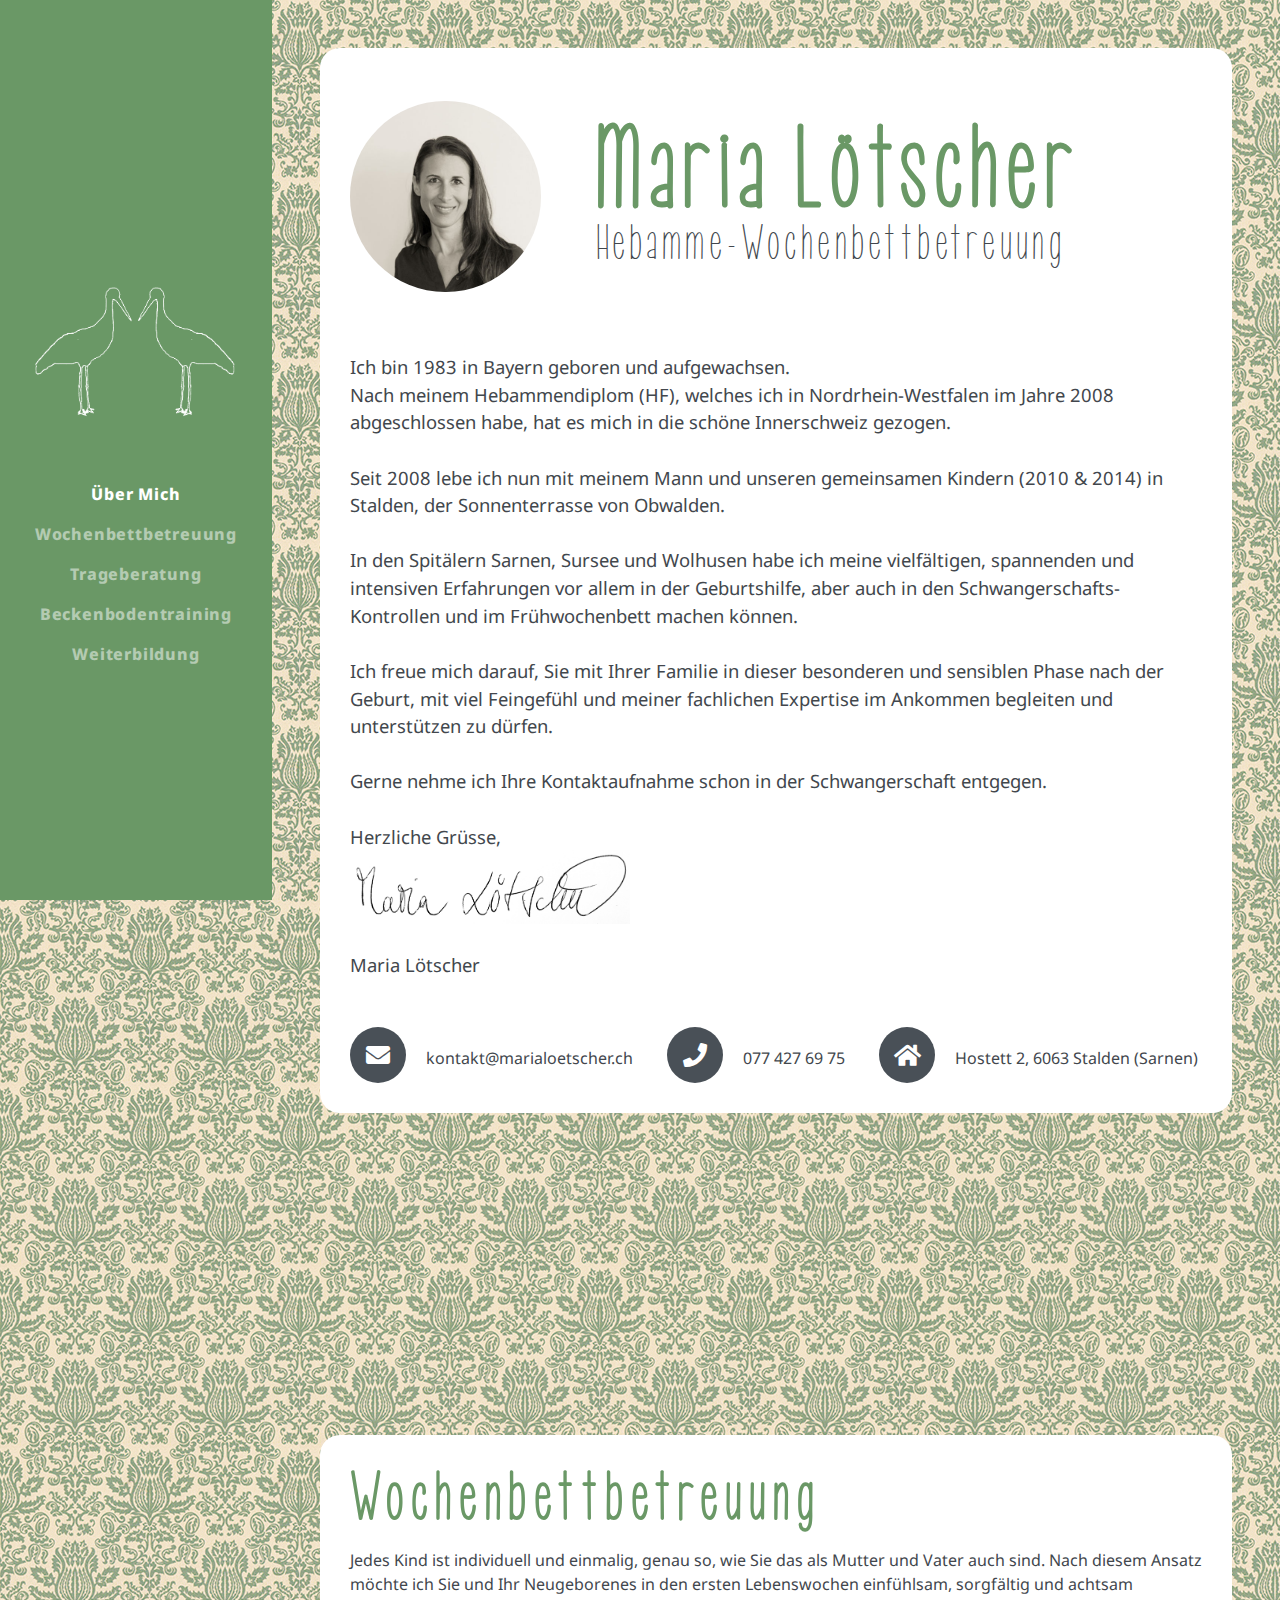
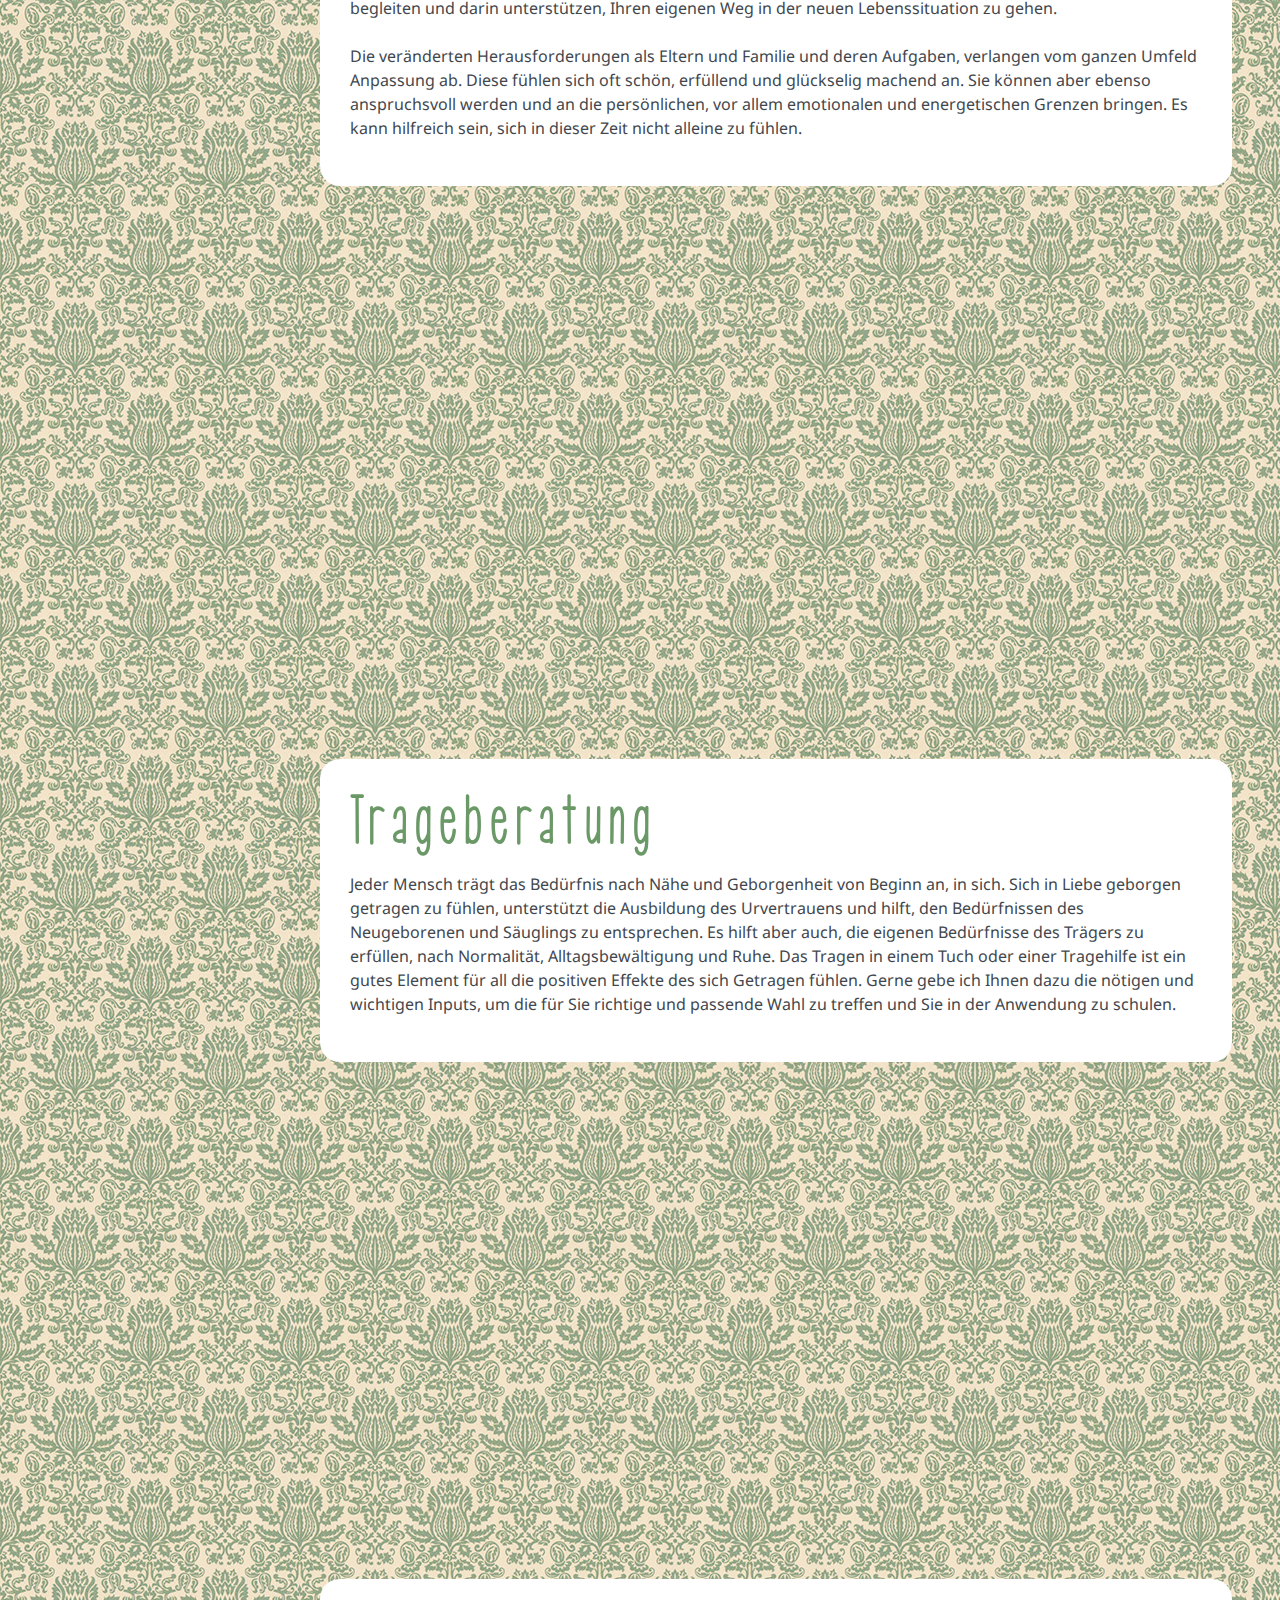
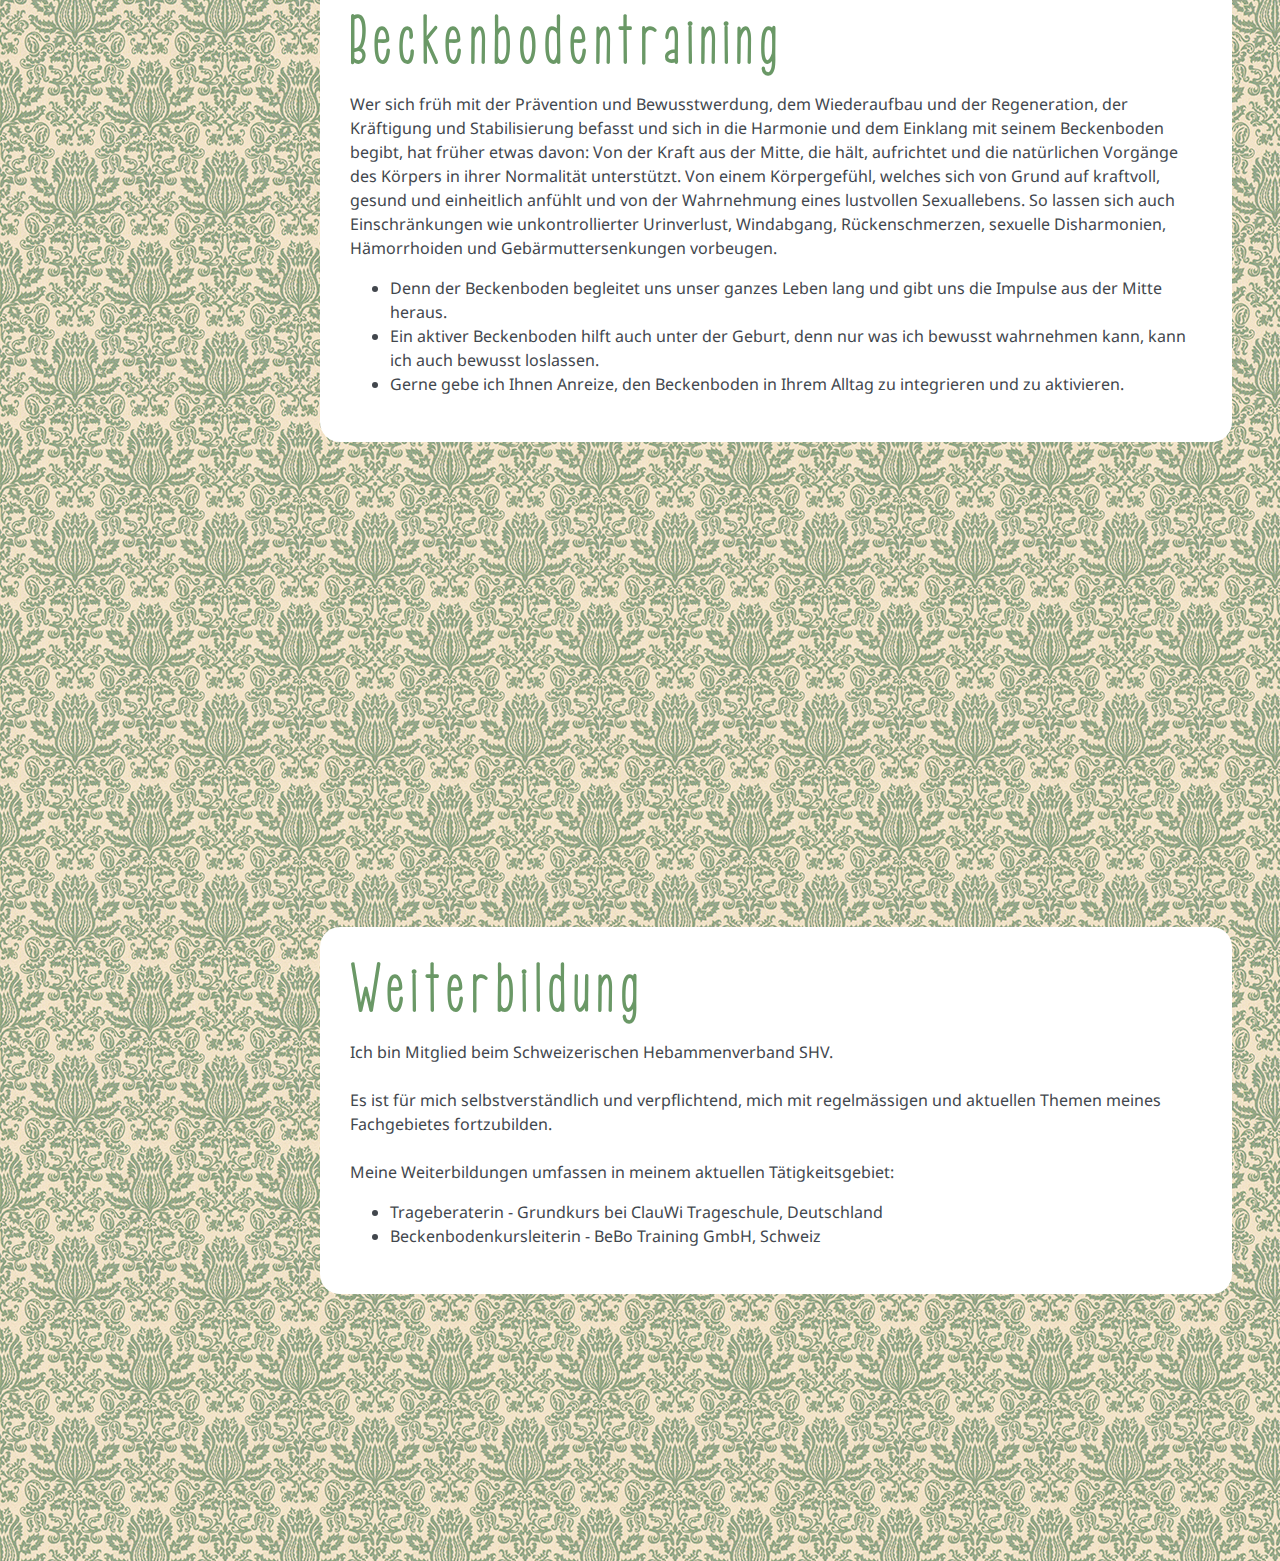
==== commit 86b00c92: "Anpassung Unterschrift" ====
--- a/index.html
+++ b/index.html
@@ -90,7 +90,7 @@
                     <br> 
                     <br>Herzliche Grüsse, 
                     <br>
-                    <img src="img/Maria_Unterschrift.jpg" alt="Unterschrift Maria Lötscher"> 
+                    <img src="img/Maria_Unterschrift.jpg" alt="Unterschrift Maria Lötscher" style="width: 280px;"> 
                     <br>
                     <br>Maria Lötscher                    
                 </p>
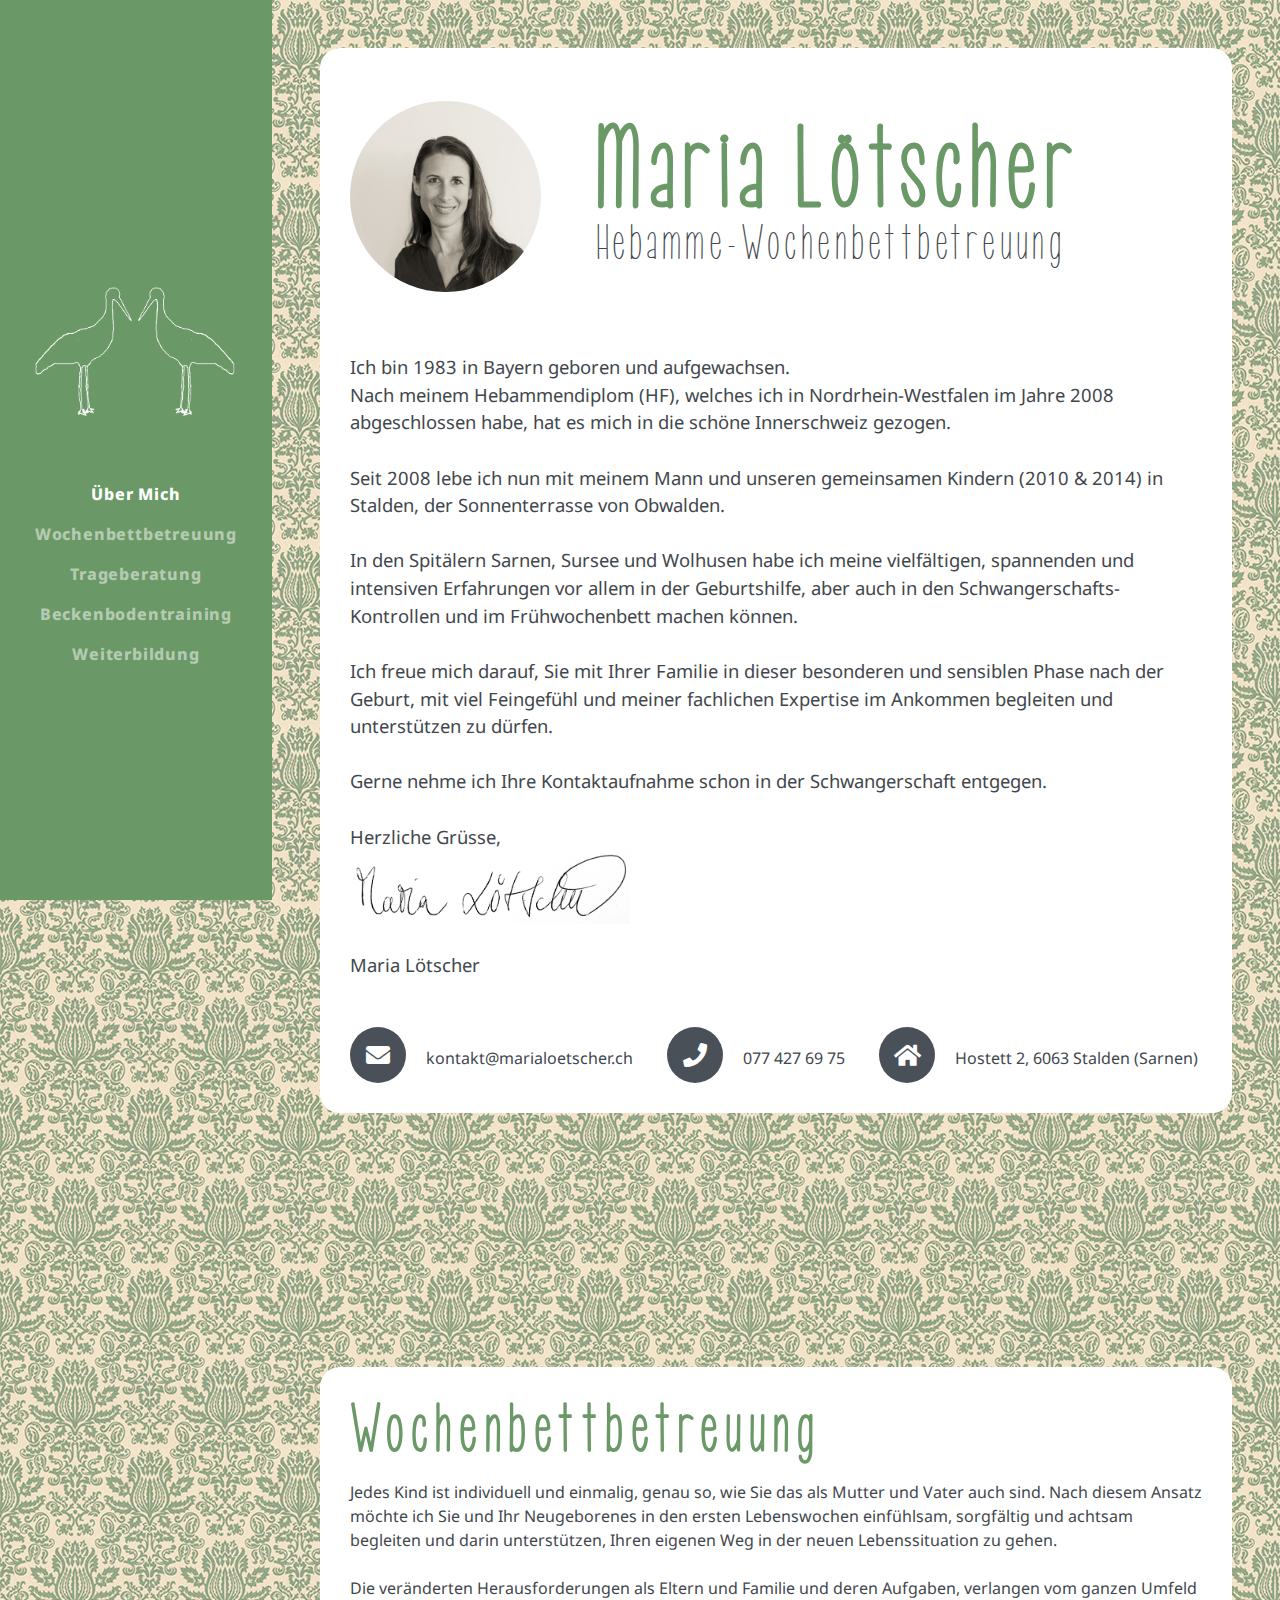
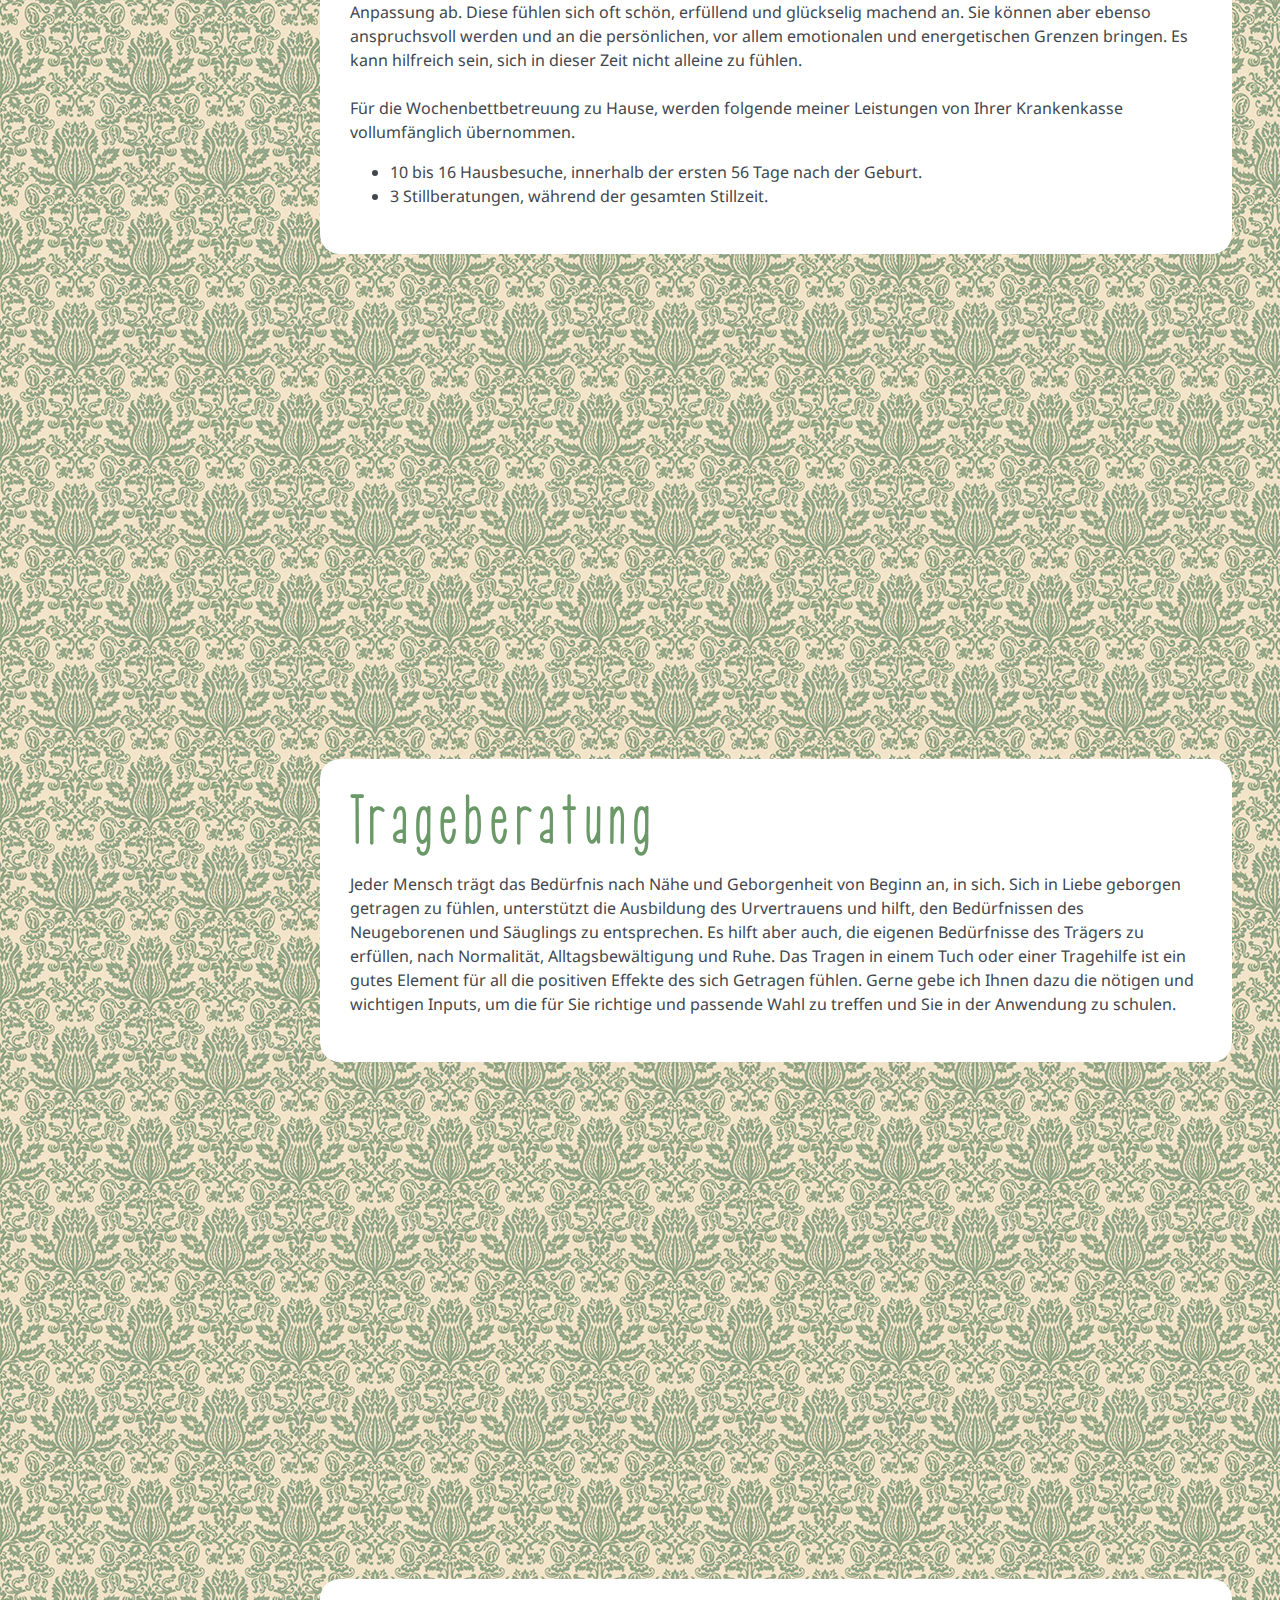
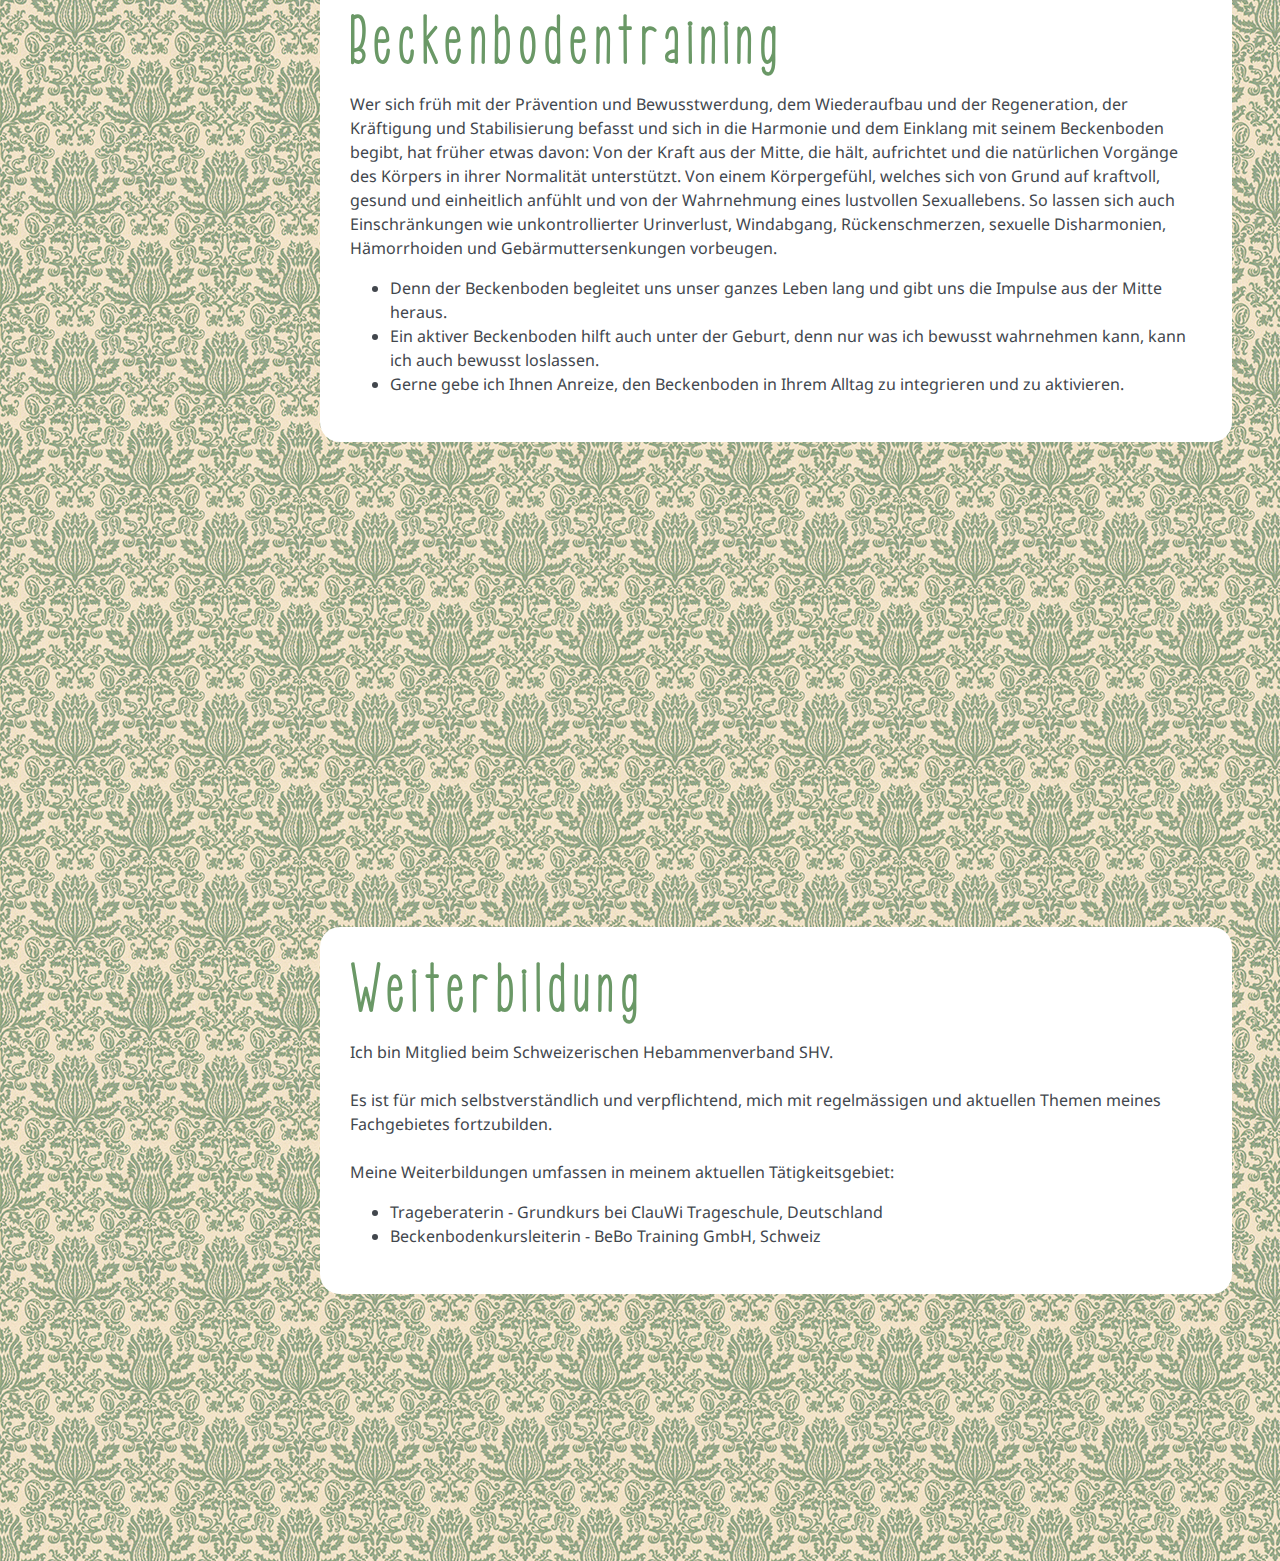
==== commit 45b92e4b: "Textupdate" ====
--- a/index.html
+++ b/index.html
@@ -124,6 +124,12 @@
                 <p class="mb-5 textblock">Jedes Kind ist individuell und einmalig, genau so, wie Sie das als Mutter und Vater auch sind. Nach diesem Ansatz möchte ich Sie und Ihr Neugeborenes in den ersten Lebenswochen einfühlsam, sorgfältig und achtsam begleiten und darin unterstützen, Ihren eigenen Weg in der neuen Lebenssituation zu gehen.
                     <br>
                     <br>Die veränderten Herausforderungen als Eltern und Familie und deren Aufgaben, verlangen vom ganzen Umfeld Anpassung ab. Diese fühlen sich oft schön, erfüllend und glückselig machend an. Sie können aber ebenso  anspruchsvoll werden und an die persönlichen, vor allem emotionalen und energetischen Grenzen bringen. Es kann hilfreich sein, sich in dieser Zeit nicht alleine zu fühlen.
+                    <br>
+                    <br>Für die Wochenbettbetreuung zu Hause, werden folgende meiner Leistungen von Ihrer Krankenkasse vollumfänglich übernommen.
+                    <ul>
+                        <li>10 bis 16 Hausbesuche, innerhalb der ersten 56 Tage nach der Geburt.</li>
+                        <li>3 Stillberatungen, während der gesamten Stillzeit.</li>
+                    </ul>
                 </p>
             </div>
         </section>
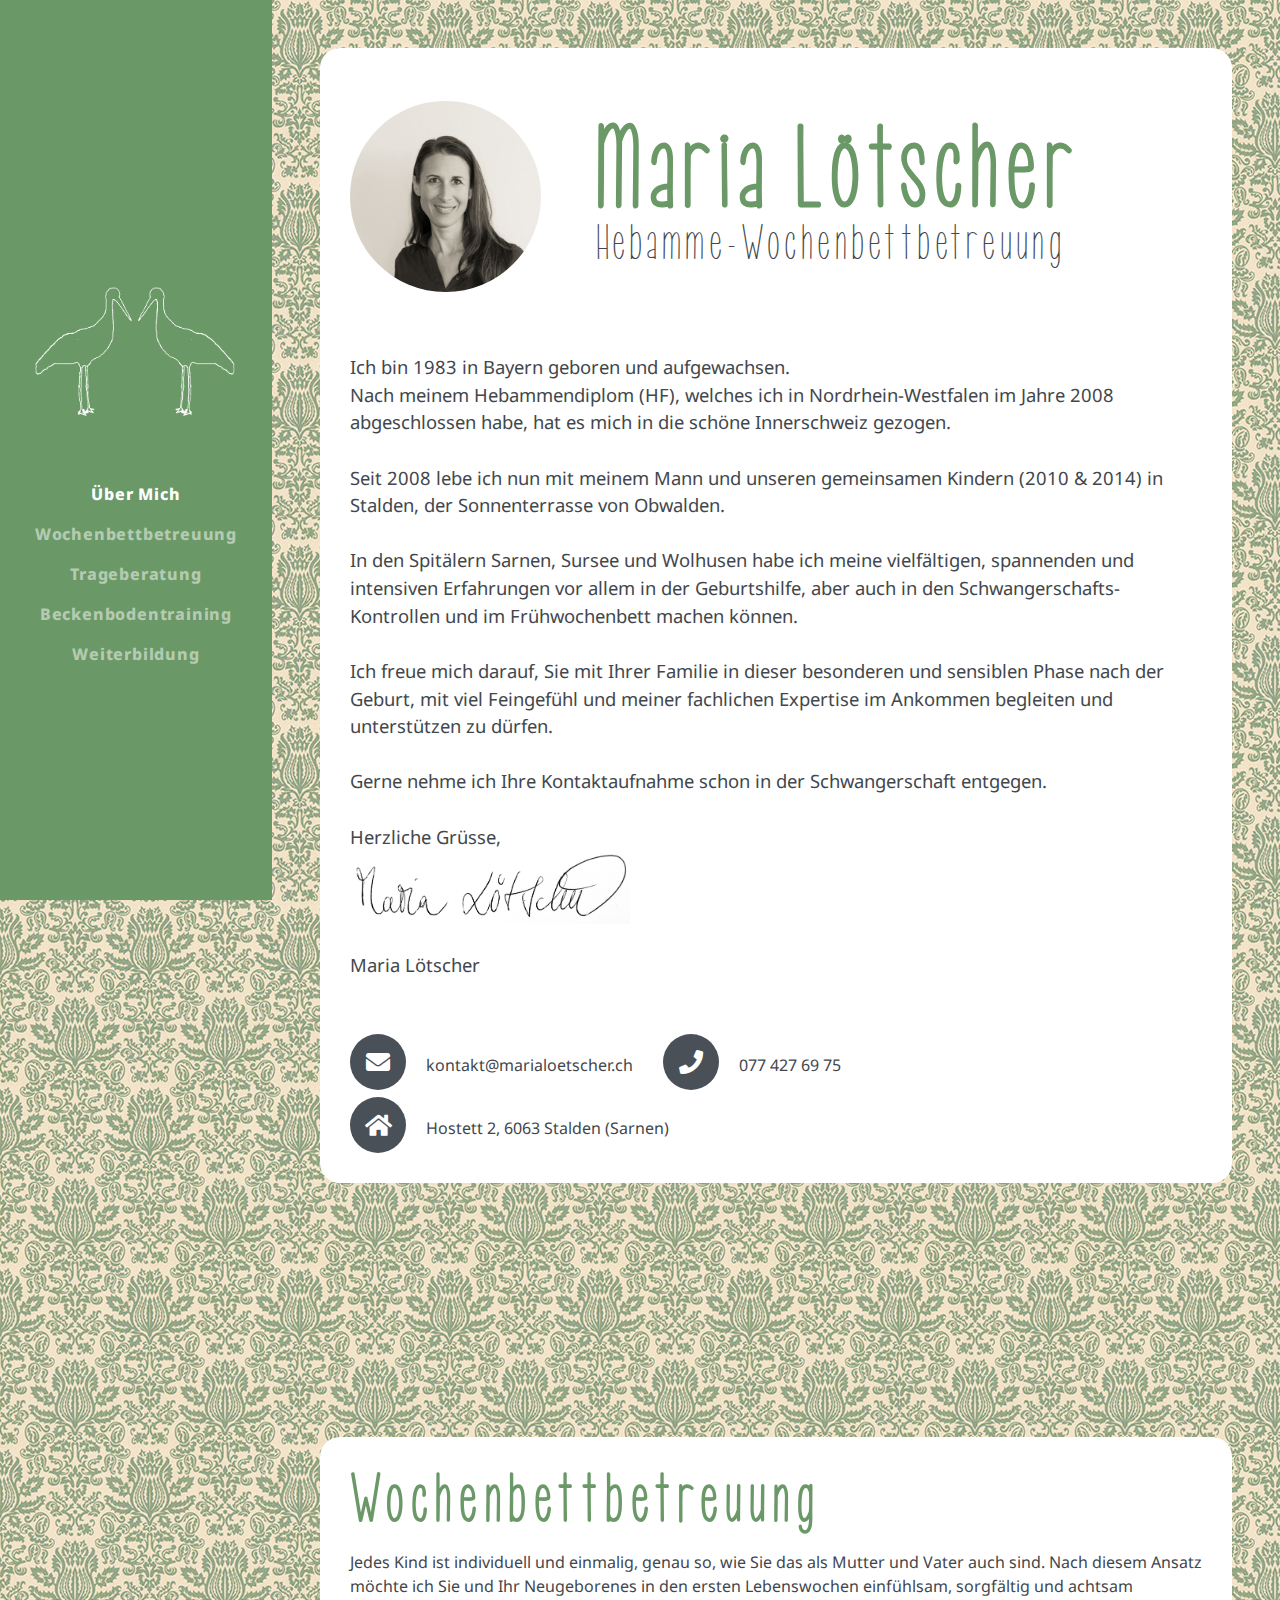
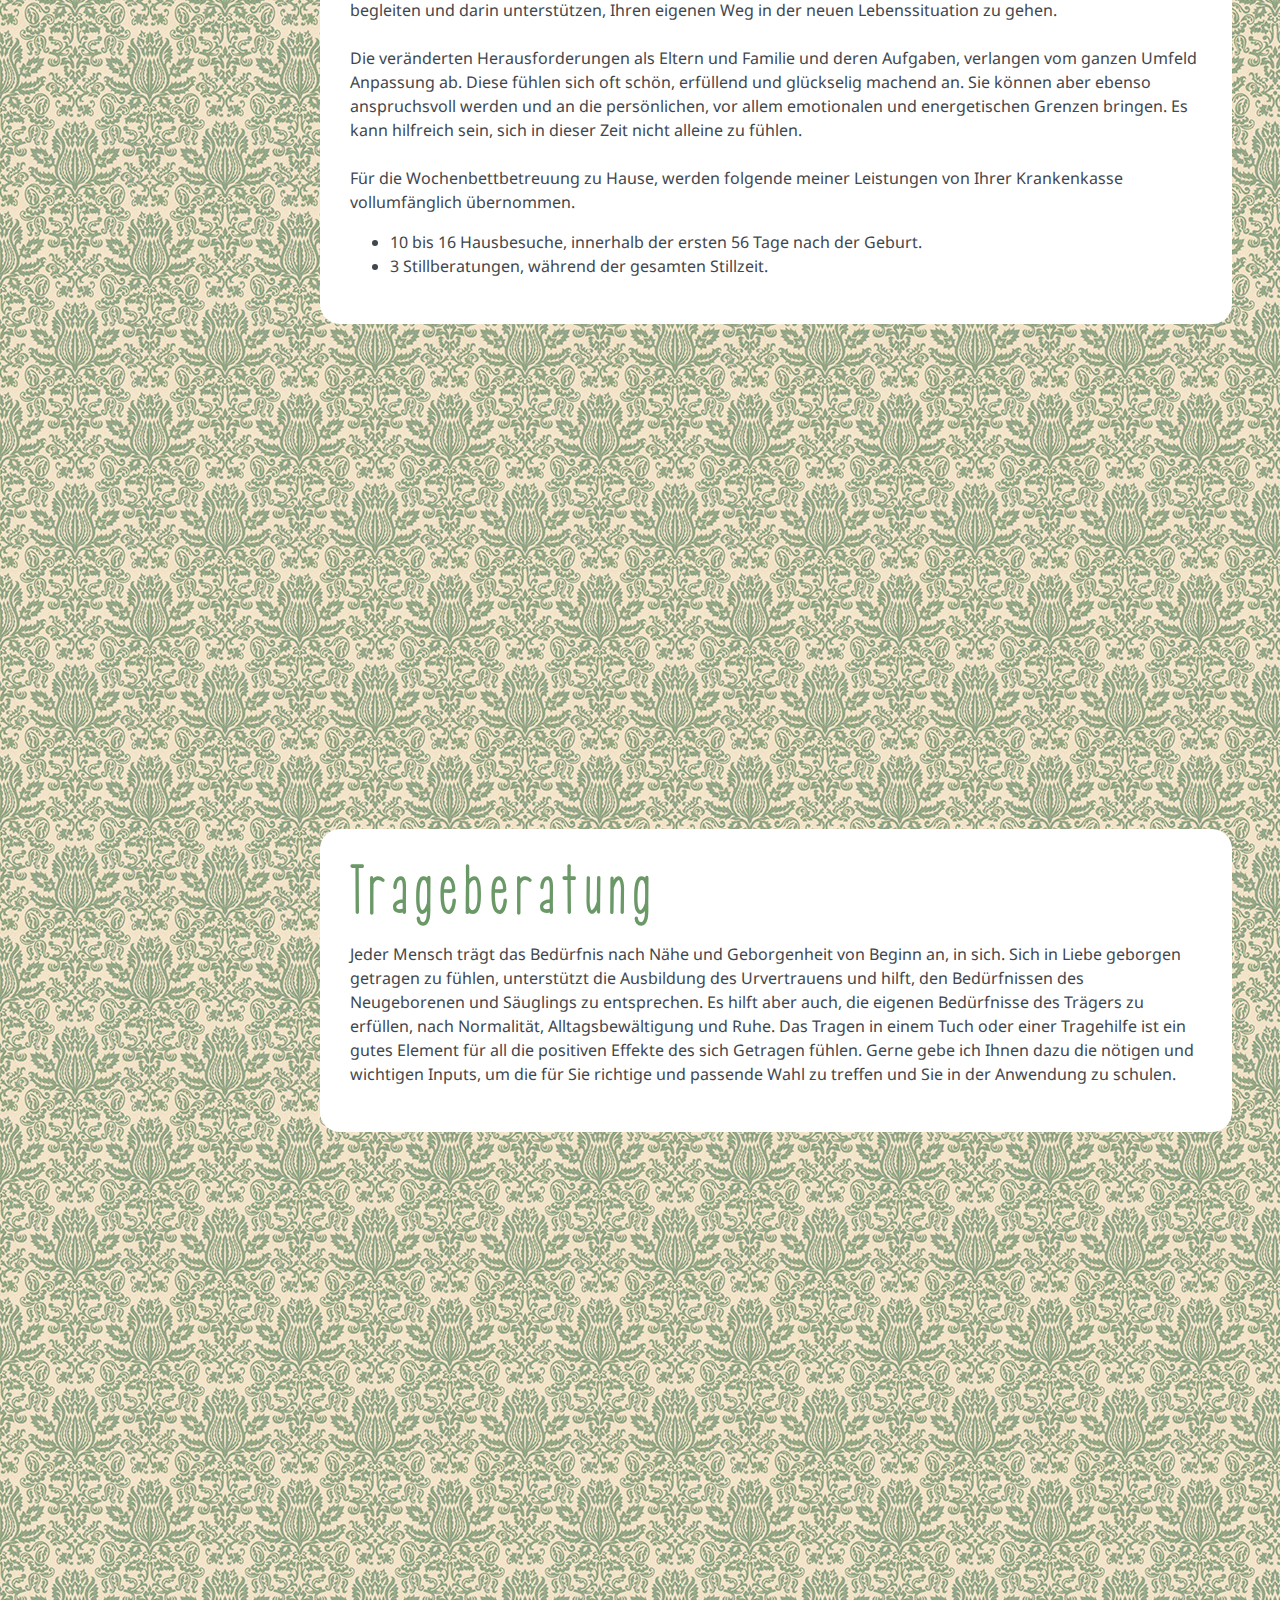
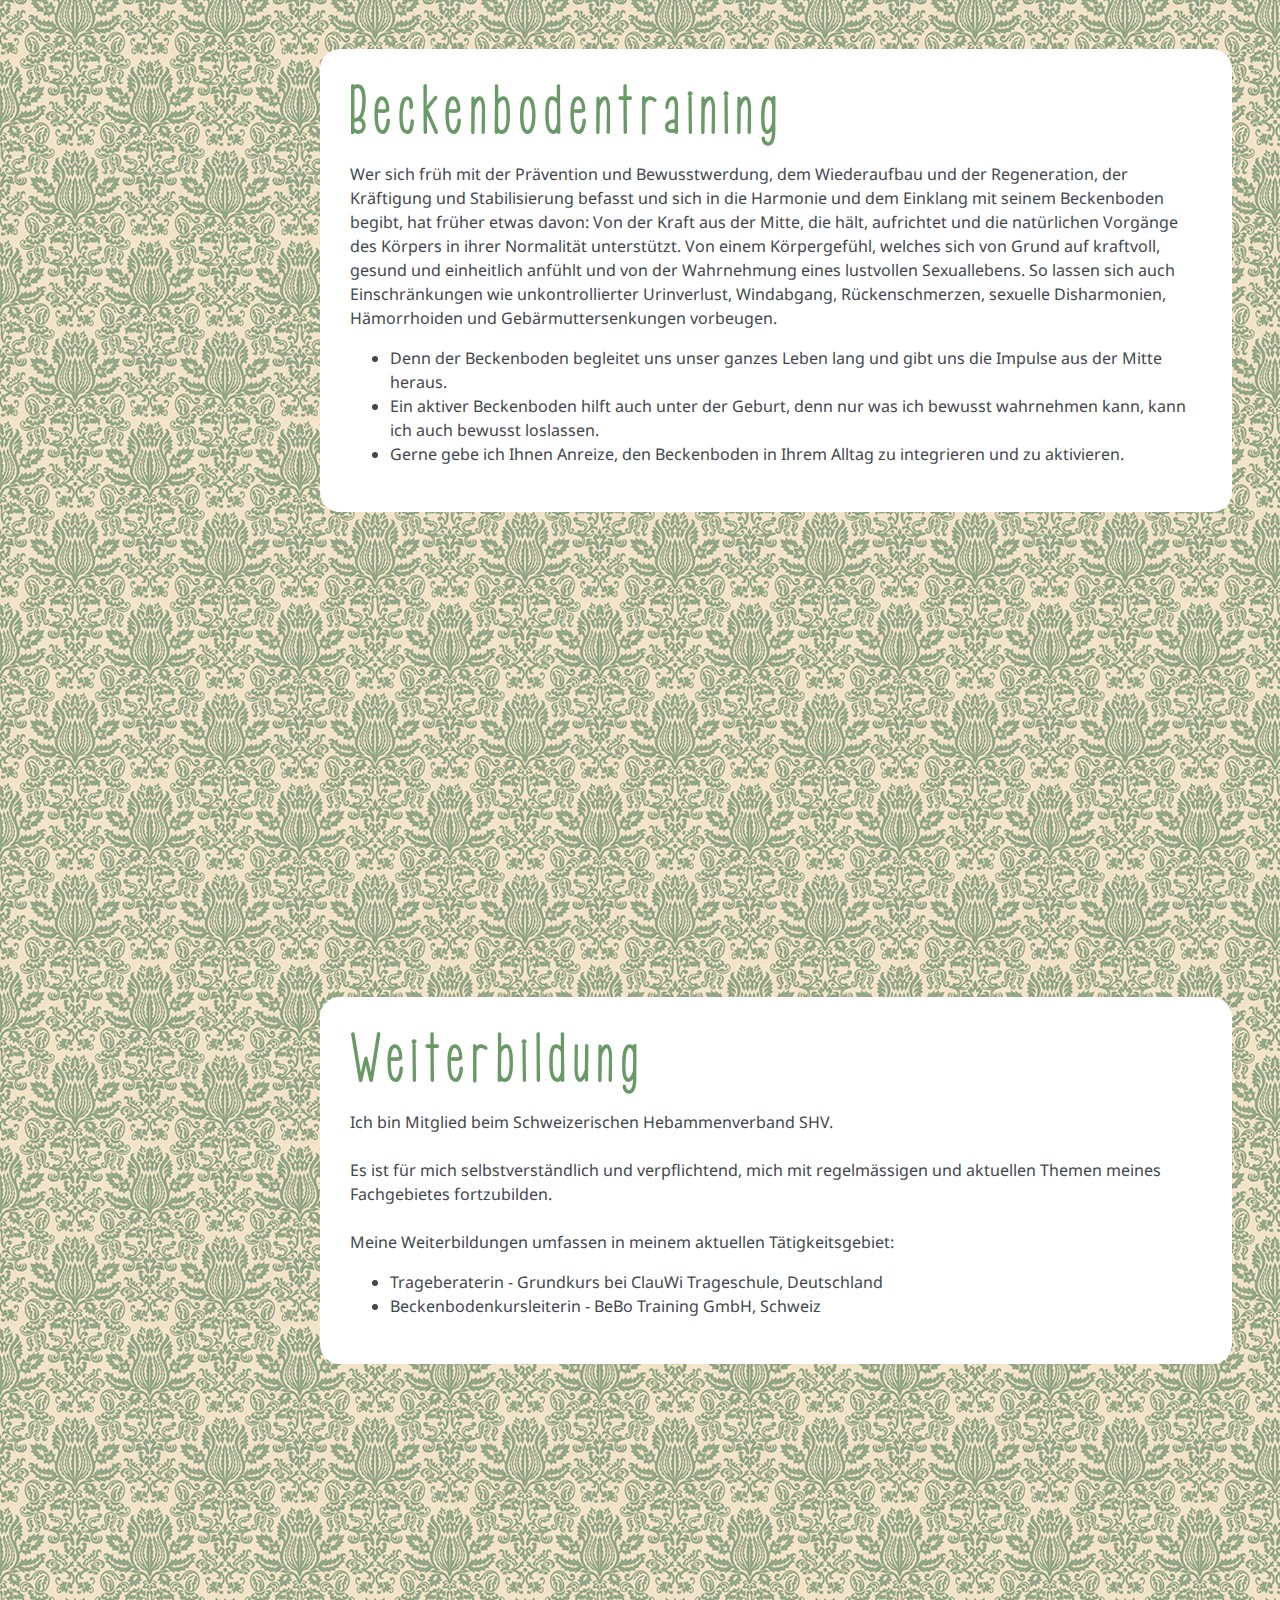
==== commit 9abc9b9a: "Responsiveness improvements" ====
--- a/index.html
+++ b/index.html
@@ -64,7 +64,7 @@
         <section class="resume-section p-3 p-lg-5 d-flex align-items-center" id="willkommen">
             <div class="w-100">
               <div class="row" style="padding: 0 0 30px 0;">
-                <div class="col-sm-3 align-self-center">
+                <div class="col-sm-3 align-self-center profile-img-container">
                   <img class="img-fluid rounded-circle mx-auto mb-2" src="img/maria_portrait_512.jpg" alt="Maria Lötscher" width="250px" height="250px">
 
                 </div>
@@ -94,19 +94,25 @@
                     <br>
                     <br>Maria Lötscher                    
                 </p>
-                <div class="social-icons" style="vertical-align: center;">
-                    <a href="mailto:kontakt@marialoetscher.ch">
-                        <i class="fas fa-envelope"></i>
-                    </a>
-                    <span>kontakt@marialoetscher.ch</span>
-                    <a href="tel:+41774276975" style="margin-left: 30px;">
-                        <i class="fas fa-phone"></i>
-                    </a>
-                    <span>077 427 69 75</span>
-                    <a href="https://goo.gl/maps/25eYdXbvxPZE9w36A" style="margin-left: 30px;" target="_blank">
-                        <i class="fas fa-home"></i>
-                    </a>
-                    <span>Hostett 2, 6063 Stalden (Sarnen)</span>
+                <div class="social-icons">
+                    <div class="social-icon">
+                        <a href="mailto:kontakt@marialoetscher.ch">
+                            <i class="fas fa-envelope"></i>
+                        </a>
+                        <span>kontakt@marialoetscher.ch</span>    
+                    </div>
+                    <div class="social-icon">
+                        <a href="tel:+41774276975">
+                            <i class="fas fa-phone"></i>
+                        </a>
+                        <span>077 427 69 75</span>    
+                    </div>
+                    <div class="social-icon">
+                        <a href="https://goo.gl/maps/25eYdXbvxPZE9w36A" target="_blank">
+                            <i class="fas fa-home"></i>
+                        </a>
+                        <span>Hostett 2, 6063 Stalden (Sarnen)</span>    
+                    </div>
 
                 </div>
             </div>
@@ -119,7 +125,7 @@
 
         <section class="resume-section p-3 p-lg-5 d-flex align-items-center" id="wochenbettbetreuung">
             <div class="w-100">
-                <h2 class="mb-5 section-title">Wochenbettbetreuung</h2>
+                <h2 class="mb-5 section-title">Wochenbett&shy;betreuung</h2>
 
                 <p class="mb-5 textblock">Jedes Kind ist individuell und einmalig, genau so, wie Sie das als Mutter und Vater auch sind. Nach diesem Ansatz möchte ich Sie und Ihr Neugeborenes in den ersten Lebenswochen einfühlsam, sorgfältig und achtsam begleiten und darin unterstützen, Ihren eigenen Weg in der neuen Lebenssituation zu gehen.
                     <br>
--- a/css/resume.css
+++ b/css/resume.css
@@ -201,6 +201,46 @@
 .textblock{
   margin-bottom: 1rem!important;
 }
+
+.social-icons{
+  display: flex;
+  flex-wrap: wrap;
+}
+
+.social-icons span{
+  margin: 0 30px 0 0;
+}
+
+.social-icon{
+  text-align: left;
+  margin: 7px 0 0 0;
+}
+
+
+@media (max-width: 992px){
+  .section-title{
+    letter-spacing: normal;
+  } 
+  .text-primary{
+    letter-spacing: normal;
+  }
+  .subheading{
+    letter-spacing: normal;
+  }
+  .profile-img-container{
+    text-align: center;
+  }
+}
+
+@media (max-width: 551px) {
+  .social-icons span{
+    margin: 0 0 0 0;
+  } 
+  .social-icons{
+    font-size: 0.85rem;
+  }
+}
+
 /*
 
 */